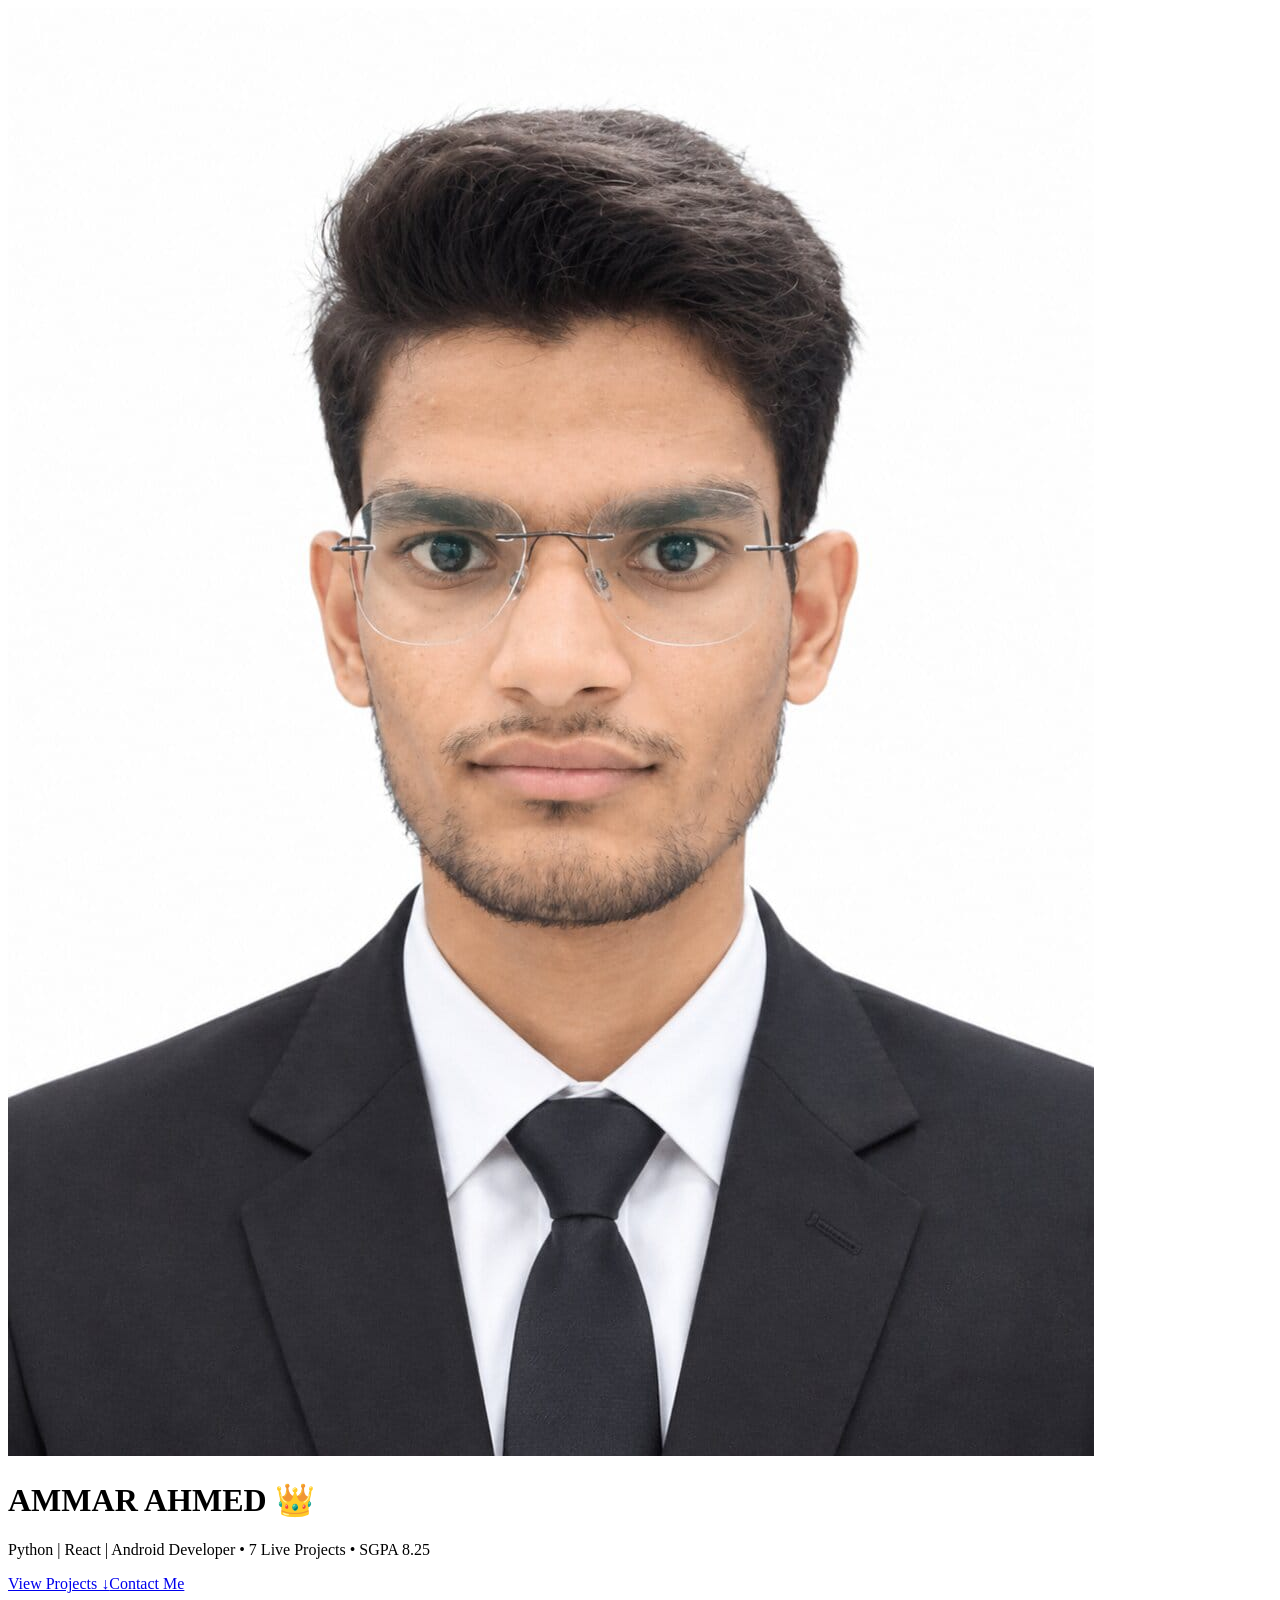
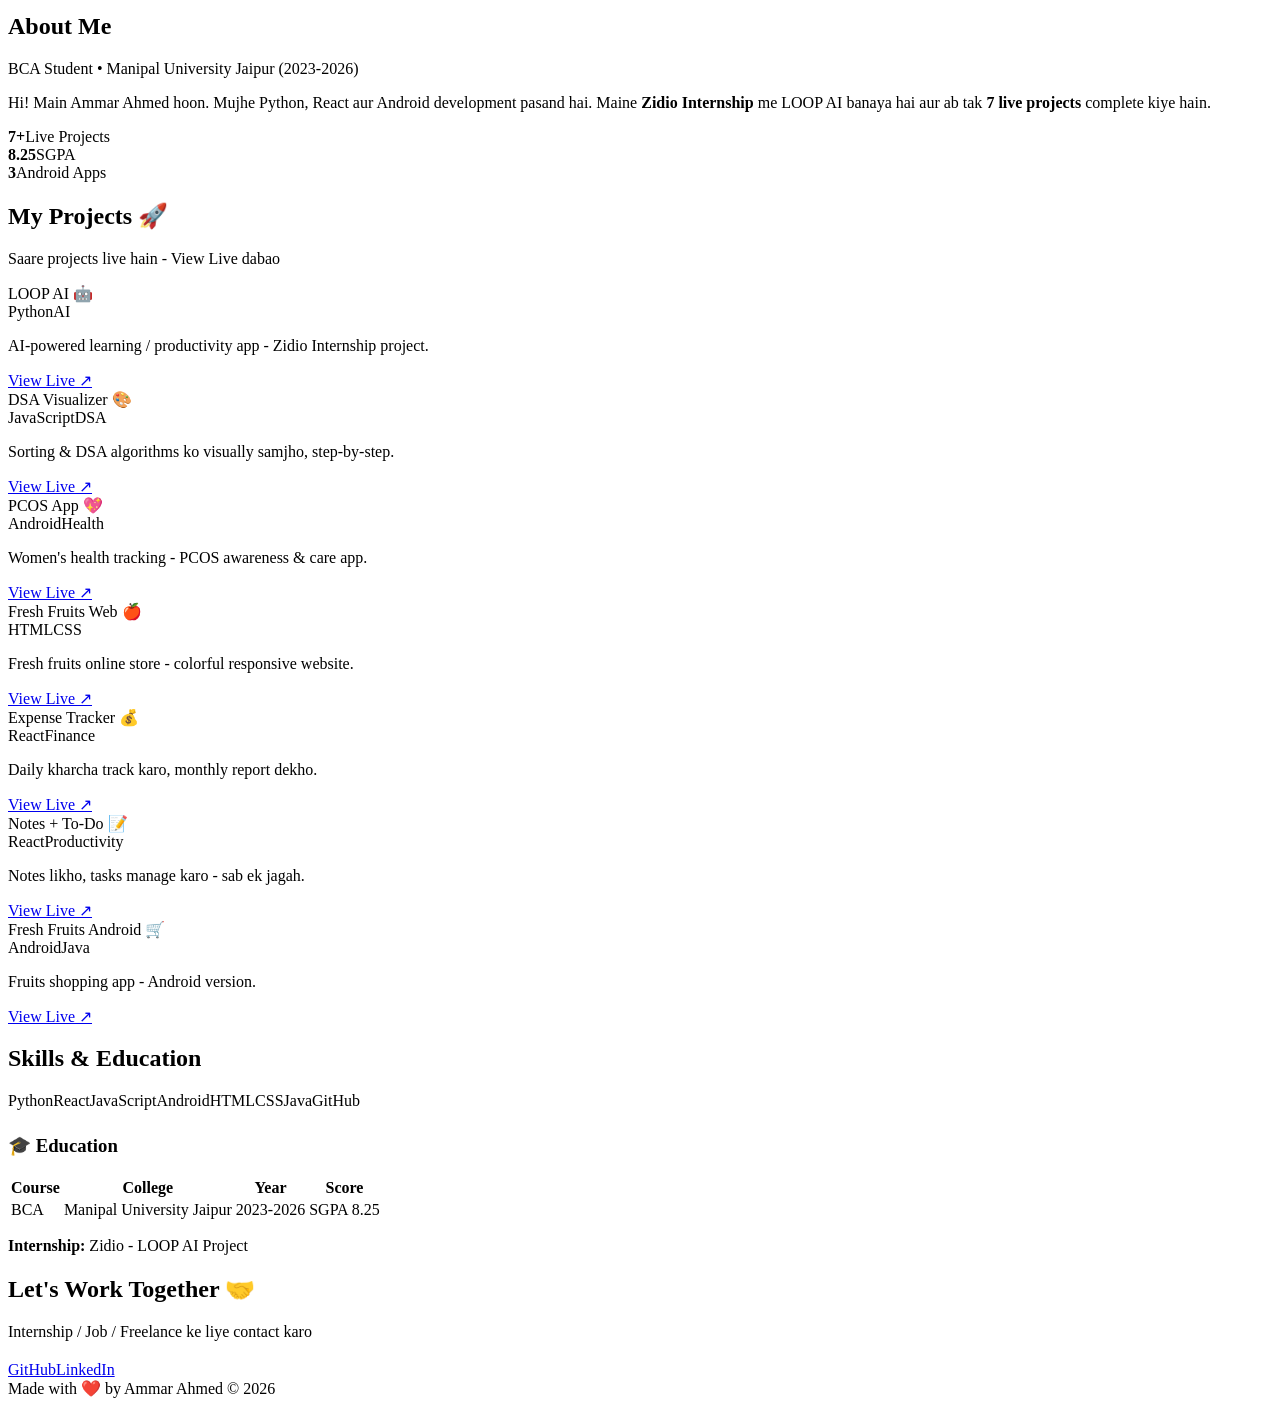
==== Index.html @ 71b215f3 "Add files via upload" ====
<!DOCTYPE html>
<html lang="en"><head><meta charset="UTF-8"><meta name="viewport" content="width=device-width,initial-scale=1">
<title>Ammar Ahmed - Portfolio</title><link rel="stylesheet" href="style.css"></head><body>
<header class="hero"><div class="container">
<img class="profile" src="profile.jpg" alt="Ammar Ahmed">
<h1>AMMAR <span>AHMED</span> 👑</h1>
<p class="tagline">Python | React | Android Developer • 7 Live Projects • SGPA 8.25</p>
<a class="btn" href="#projects">View Projects ↓</a><a class="btn dark" href="#contact">Contact Me</a>
</div></header>
<section><div class="container"><h2>About <span>Me</span></h2><p class="subtitle">BCA Student • Manipal University Jaipur (2023-2026)</p>
<div class="about-card"><p>Hi! Main Ammar Ahmed hoon. Mujhe Python, React aur Android development pasand hai. Maine <b>Zidio Internship</b> me LOOP AI banaya hai aur ab tak <b>7 live projects</b> complete kiye hain.</p>
<div class="stats"><div class="stat"><b>7+</b>Live Projects</div><div class="stat"><b>8.25</b>SGPA</div><div class="stat"><b>3</b>Android Apps</div></div></div></div></section>
<section id="projects"><div class="container"><h2>My <span>Projects</span> 🚀</h2><p class="subtitle">Saare projects live hain - View Live dabao</p><div class="grid">
<div class="card"><div class="card-top c1">LOOP AI 🤖</div><div class="card-body"><div class="tags"><span>Python</span><span>AI</span></div><p>AI-powered learning / productivity app - Zidio Internship project.</p><a class="btn live" href="https://ammarahmed-star.github.io/loop-ai/" target="_blank">View Live ↗</a></div></div>
<div class="card"><div class="card-top c2">DSA Visualizer 🎨</div><div class="card-body"><div class="tags"><span>JavaScript</span><span>DSA</span></div><p>Sorting & DSA algorithms ko visually samjho, step-by-step.</p><a class="btn live" href="#" target="_blank">View Live ↗</a></div></div>
<div class="card"><div class="card-top c3">PCOS App 💖</div><div class="card-body"><div class="tags"><span>Android</span><span>Health</span></div><p>Women's health tracking - PCOS awareness & care app.</p><a class="btn live" href="#" target="_blank">View Live ↗</a></div></div>
<div class="card"><div class="card-top c4">Fresh Fruits Web 🍎</div><div class="card-body"><div class="tags"><span>HTML</span><span>CSS</span></div><p>Fresh fruits online store - colorful responsive website.</p><a class="btn live" href="#" target="_blank">View Live ↗</a></div></div>
<div class="card"><div class="card-top c5">Expense Tracker 💰</div><div class="card-body"><div class="tags"><span>React</span><span>Finance</span></div><p>Daily kharcha track karo, monthly report dekho.</p><a class="btn live" href="#" target="_blank">View Live ↗</a></div></div>
<div class="card"><div class="card-top c6">Notes + To-Do 📝</div><div class="card-body"><div class="tags"><span>React</span><span>Productivity</span></div><p>Notes likho, tasks manage karo - sab ek jagah.</p><a class="btn live" href="#" target="_blank">View Live ↗</a></div></div>
<div class="card"><div class="card-top c7">Fresh Fruits Android 🛒</div><div class="card-body"><div class="tags"><span>Android</span><span>Java</span></div><p>Fruits shopping app - Android version.</p><a class="btn live" href="#" target="_blank">View Live ↗</a></div></div>
</div></div></section>
<section><div class="container"><h2>Skills <span>& Education</span></h2><div class="skills"><span>Python</span><span>React</span><span>JavaScript</span><span>Android</span><span>HTML</span><span>CSS</span><span>Java</span><span>GitHub</span></div>
<div class="edu-card" style="margin-top:25px"><h3>🎓 Education</h3><table><tr><th>Course</th><th>College</th><th>Year</th><th>Score</th></tr><tr><td>BCA</td><td>Manipal University Jaipur</td><td>2023-2026</td><td>SGPA 8.25</td></tr></table><p style="margin-top:15px"><b>Internship:</b> Zidio - LOOP AI Project</p></div></div></section>
<section id="contact"><div class="container"><div class="contact"><h2>Let's Work Together 🤝</h2><p style="margin:12px 0 20px">Internship / Job / Freelance ke liye contact karo</p><a class="btn" href="https://github.com/AmmarAhmed-star" target="_blank">GitHub</a><a class="btn" href="https://www.linkedin.com/" target="_blank">LinkedIn</a></div></div></section>
<footer>Made with ❤️ by Ammar Ahmed © 2026</footer></body></html>
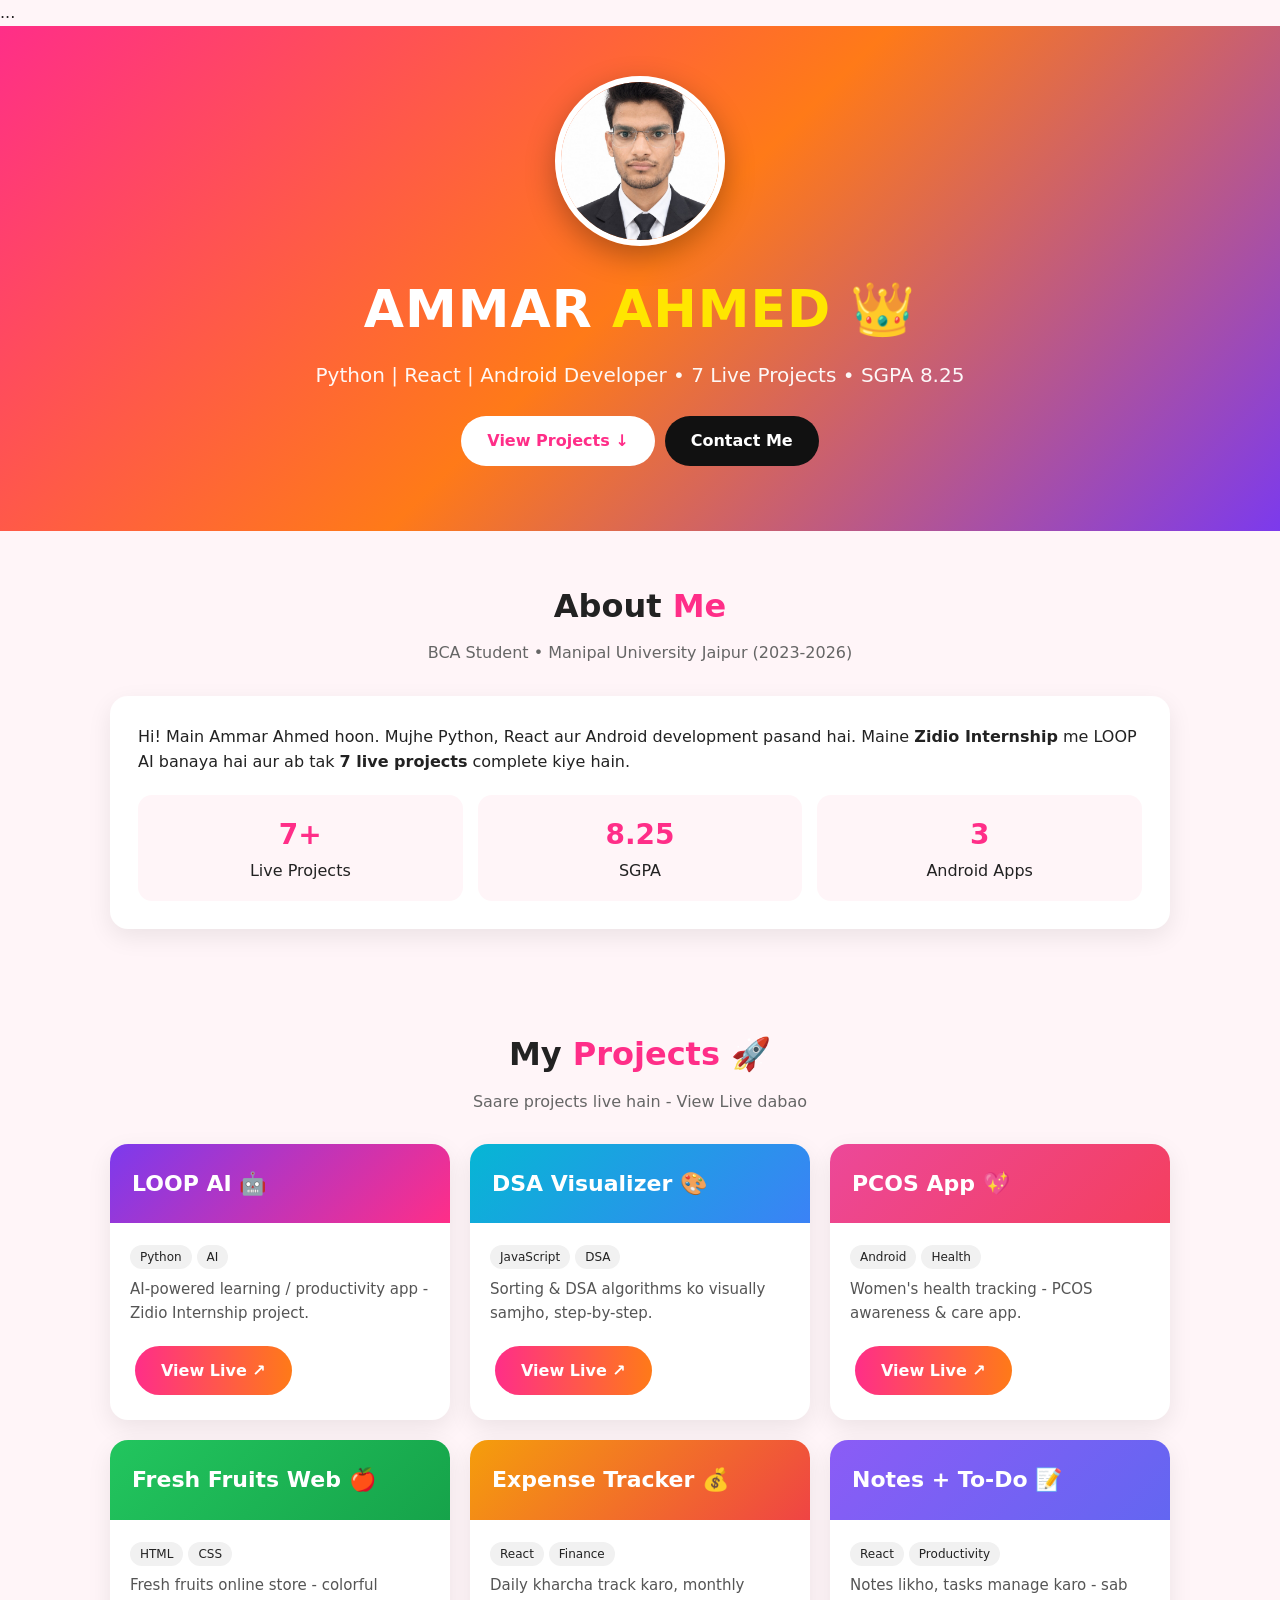
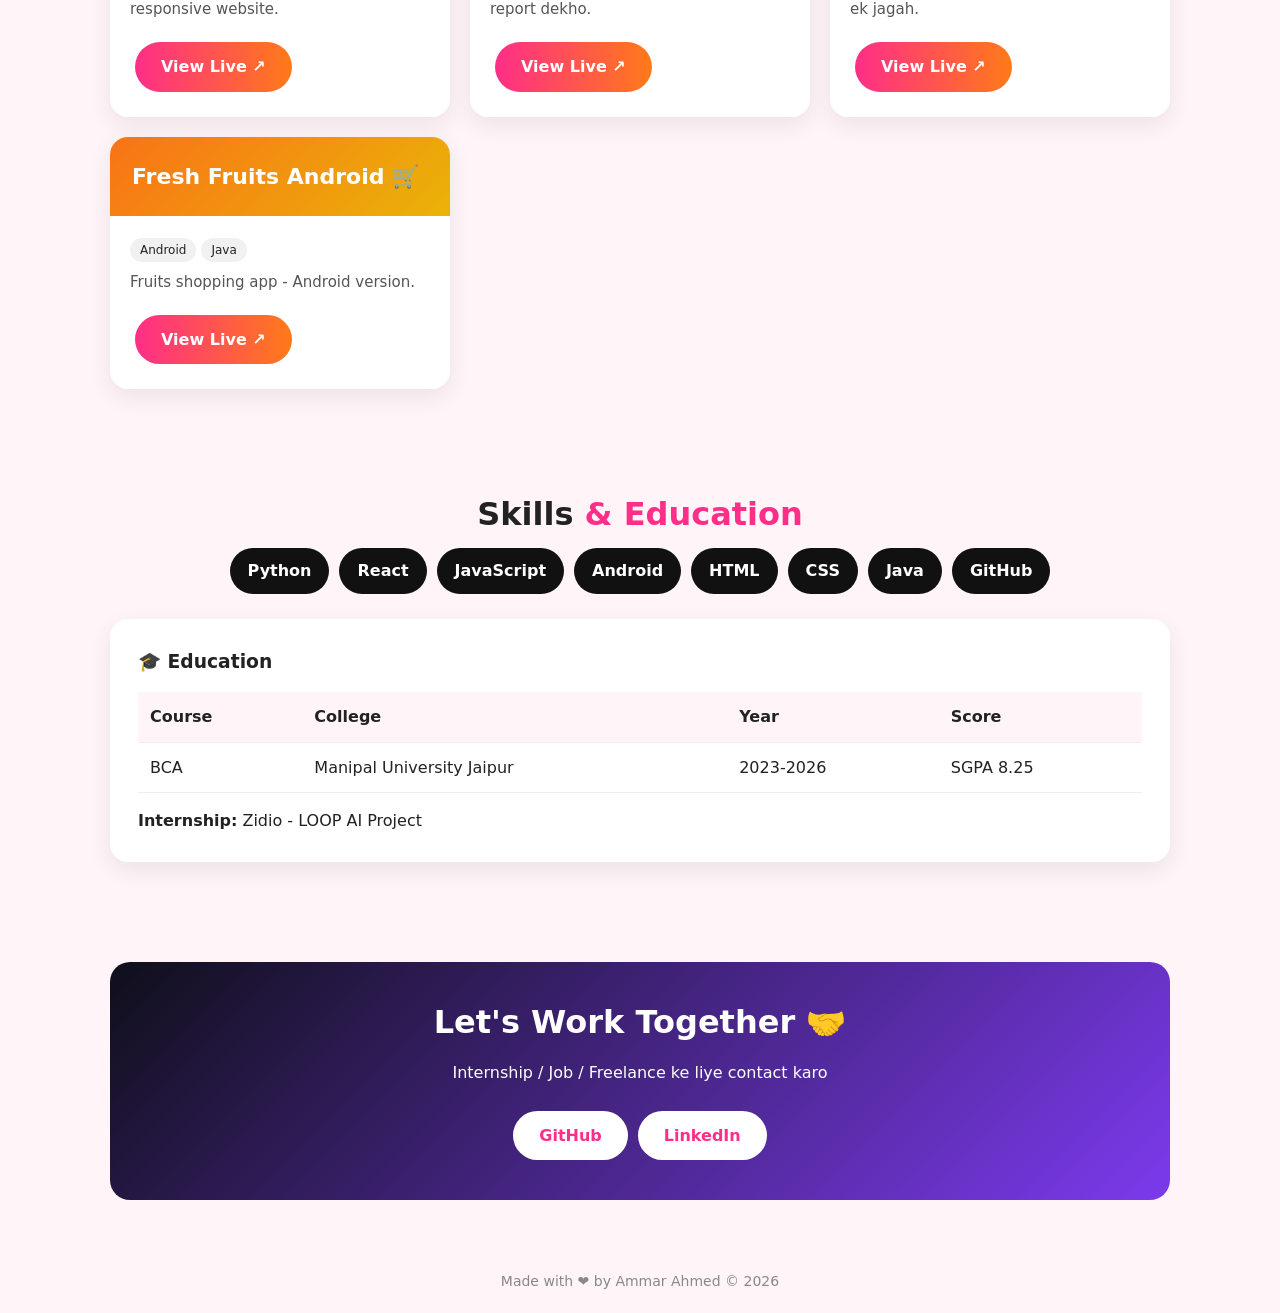
==== commit 1ac71a93: "Refactor HTML structure in Index.html" ====
--- a/Index.html
+++ b/Index.html
@@ -1,6 +1,13 @@
 <!DOCTYPE html>
-<html lang="en"><head><meta charset="UTF-8"><meta name="viewport" content="width=device-width,initial-scale=1">
-<title>Ammar Ahmed - Portfolio</title><link rel="stylesheet" href="style.css"></head><body>
+<html lang="en">
+<head>
+  <meta charset="UTF-8">
+  <meta name="viewport" content="width=device-width, initial-scale=1">
+  <title>Ammar Ahmed - Portfolio</title>
+  <link rel="stylesheet" href="style.css">
+</head>
+<body>
+...
 <header class="hero"><div class="container">
 <img class="profile" src="profile.jpg" alt="Ammar Ahmed">
 <h1>AMMAR <span>AHMED</span> 👑</h1>
--- a/style.css
+++ b/style.css
@@ -0,0 +1,42 @@
+/* Ammar Ahmed - Portfolio | style.css */
+*{margin:0;padding:0;box-sizing:border-box;font-family:'Segoe UI',system-ui,Arial,sans-serif}
+:root{--pink:#ff2e88;--orange:#ff7a18;--purple:#7c3aed;--dark:#0f0f1a;--card:#ffffff;--muted:#666}
+body{background:#fff5f8;color:#222;line-height:1.6}
+a{text-decoration:none;color:inherit}
+.container{max-width:1100px;margin:auto;padding:0 20px}
+/* HERO */
+.hero{background:linear-gradient(135deg,#ff2e88,#ff7a18,#7c3aed);color:#fff;padding:50px 0 60px;text-align:center}
+.hero img.profile{width:170px;height:170px;object-fit:cover;border-radius:50%;border:6px solid #fff;box-shadow:0 10px 30px rgba(0,0,0,.3)}
+.hero h1{font-size:52px;letter-spacing:1px;margin-top:15px}
+.hero h1 span{color:#ffe600}
+.hero p.tagline{font-size:20px;opacity:.95;margin:8px 0 20px}
+.btn{display:inline-block;background:#fff;color:#ff2e88;font-weight:700;padding:12px 26px;border-radius:30px;margin:5px}
+.btn.dark{background:#111;color:#fff}
+.btn.live{background:linear-gradient(90deg,#ff2e88,#ff7a18);color:#fff}
+/* SECTIONS */
+section{padding:50px 0}
+h2{font-size:32px;text-align:center;margin-bottom:8px}
+h2 span{color:var(--pink)}
+.subtitle{text-align:center;color:var(--muted);margin-bottom:30px}
+.about-card,.edu-card{background:#fff;border-radius:18px;padding:28px;box-shadow:0 8px 25px rgba(0,0,0,.08)}
+.stats{display:grid;grid-template-columns:repeat(3,1fr);gap:15px;margin-top:20px;text-align:center}
+.stat{background:#fff5f8;border-radius:14px;padding:18px}
+.stat b{font-size:28px;color:var(--pink);display:block}
+/* PROJECTS */
+.grid{display:grid;grid-template-columns:repeat(auto-fit,minmax(280px,1fr));gap:20px}
+.card{background:#fff;border-radius:18px;overflow:hidden;box-shadow:0 8px 25px rgba(0,0,0,.08);transition:.3s}
+.card:hover{transform:translateY(-6px)}
+.card-top{padding:22px;color:#fff;font-size:22px;font-weight:800}
+.c1{background:linear-gradient(135deg,#7c3aed,#ff2e88)}.c2{background:linear-gradient(135deg,#06b6d4,#3b82f6)}.c3{background:linear-gradient(135deg,#ec4899,#f43f5e)}.c4{background:linear-gradient(135deg,#22c55e,#16a34a)}.c5{background:linear-gradient(135deg,#f59e0b,#ef4444)}.c6{background:linear-gradient(135deg,#8b5cf6,#6366f1)}.c7{background:linear-gradient(135deg,#f97316,#eab308)}
+.card-body{padding:20px}
+.card-body p{color:#555;font-size:15px;margin:8px 0 16px}
+.tags span{background:#f1f1f1;padding:5px 10px;border-radius:20px;font-size:12px;margin-right:5px}
+/* SKILLS / CONTACT */
+.skills{display:flex;flex-wrap:wrap;gap:10px;justify-content:center}
+.skills span{background:#111;color:#fff;padding:10px 18px;border-radius:30px;font-weight:600}
+table{width:100%;border-collapse:collapse;margin-top:15px}
+th,td{padding:12px;border-bottom:1px solid #eee;text-align:left}
+th{background:#fff5f8}
+.contact{background:linear-gradient(135deg,#0f0f1a,#7c3aed);color:#fff;text-align:center;border-radius:20px;padding:35px}
+footer{text-align:center;padding:20px;color:#888;font-size:14px}
+@media(max-width:600px){.hero h1{font-size:36px}.stats{grid-template-columns:1fr}}
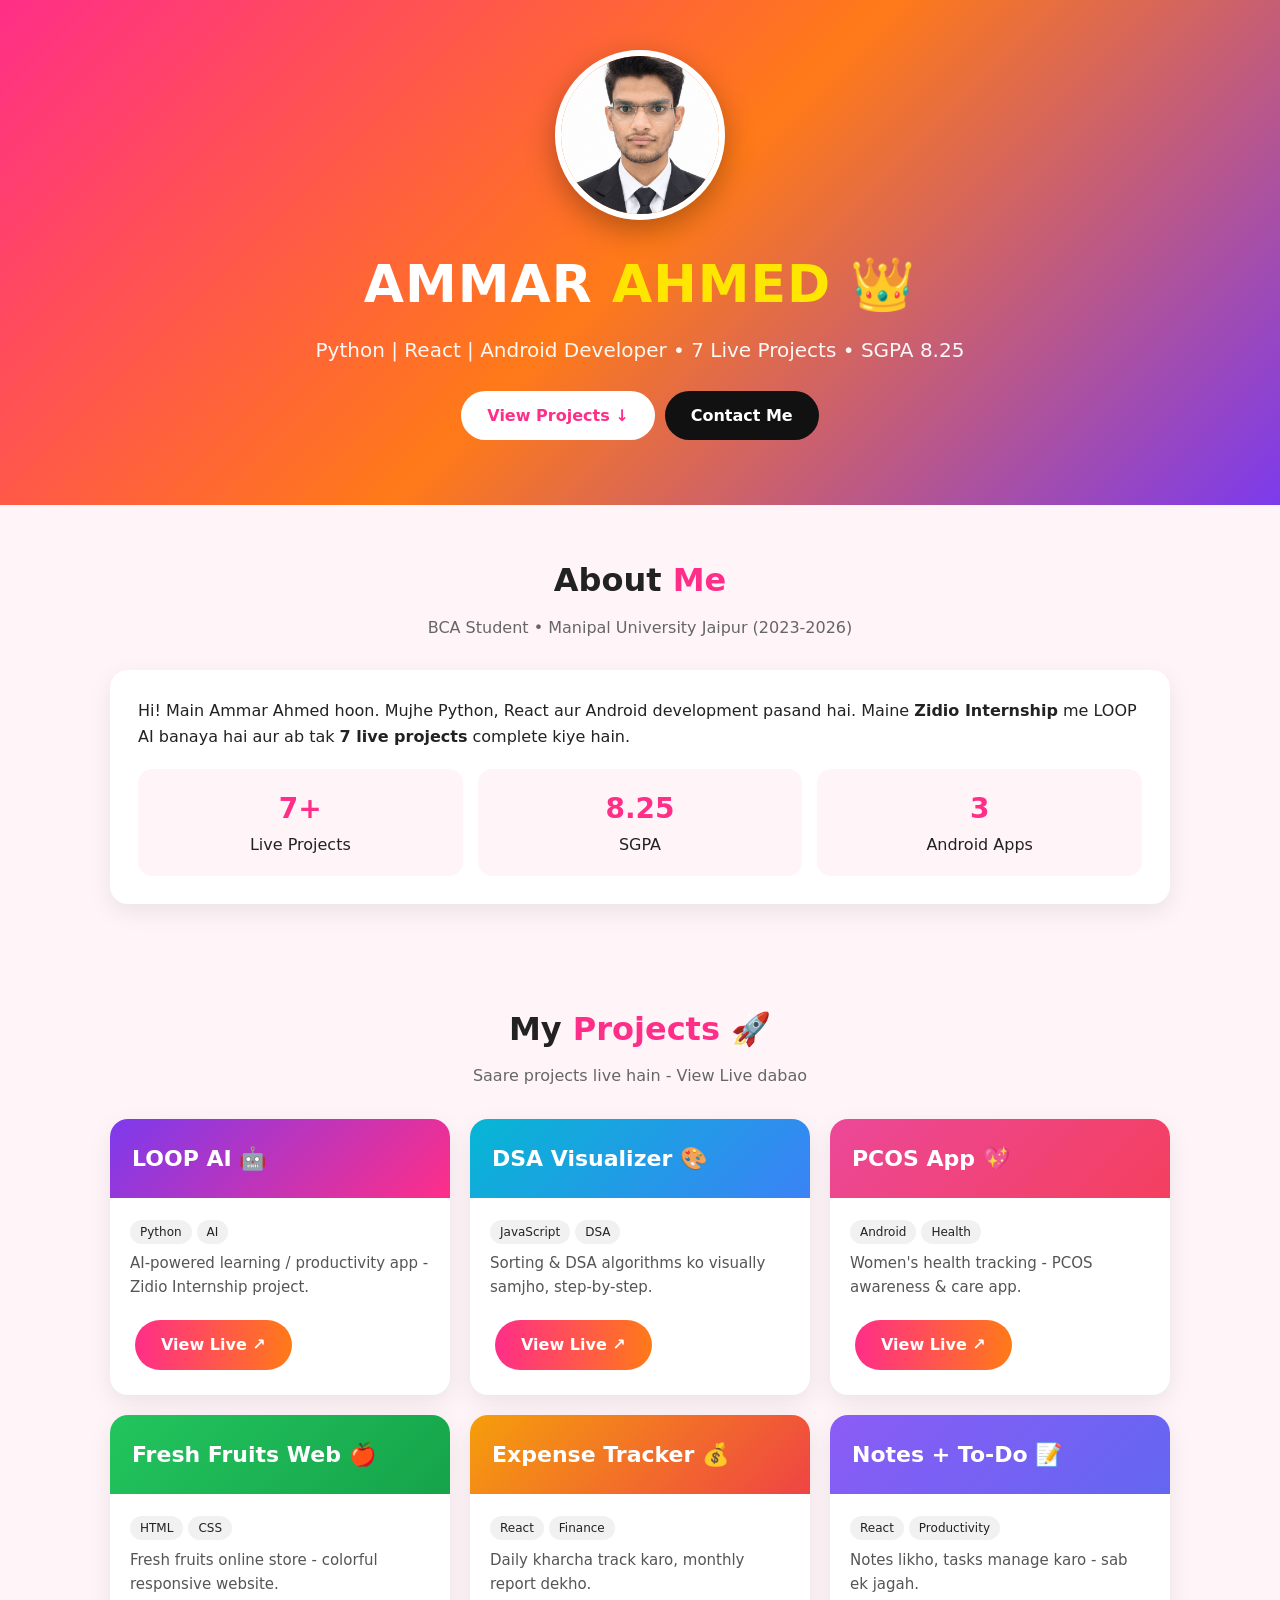
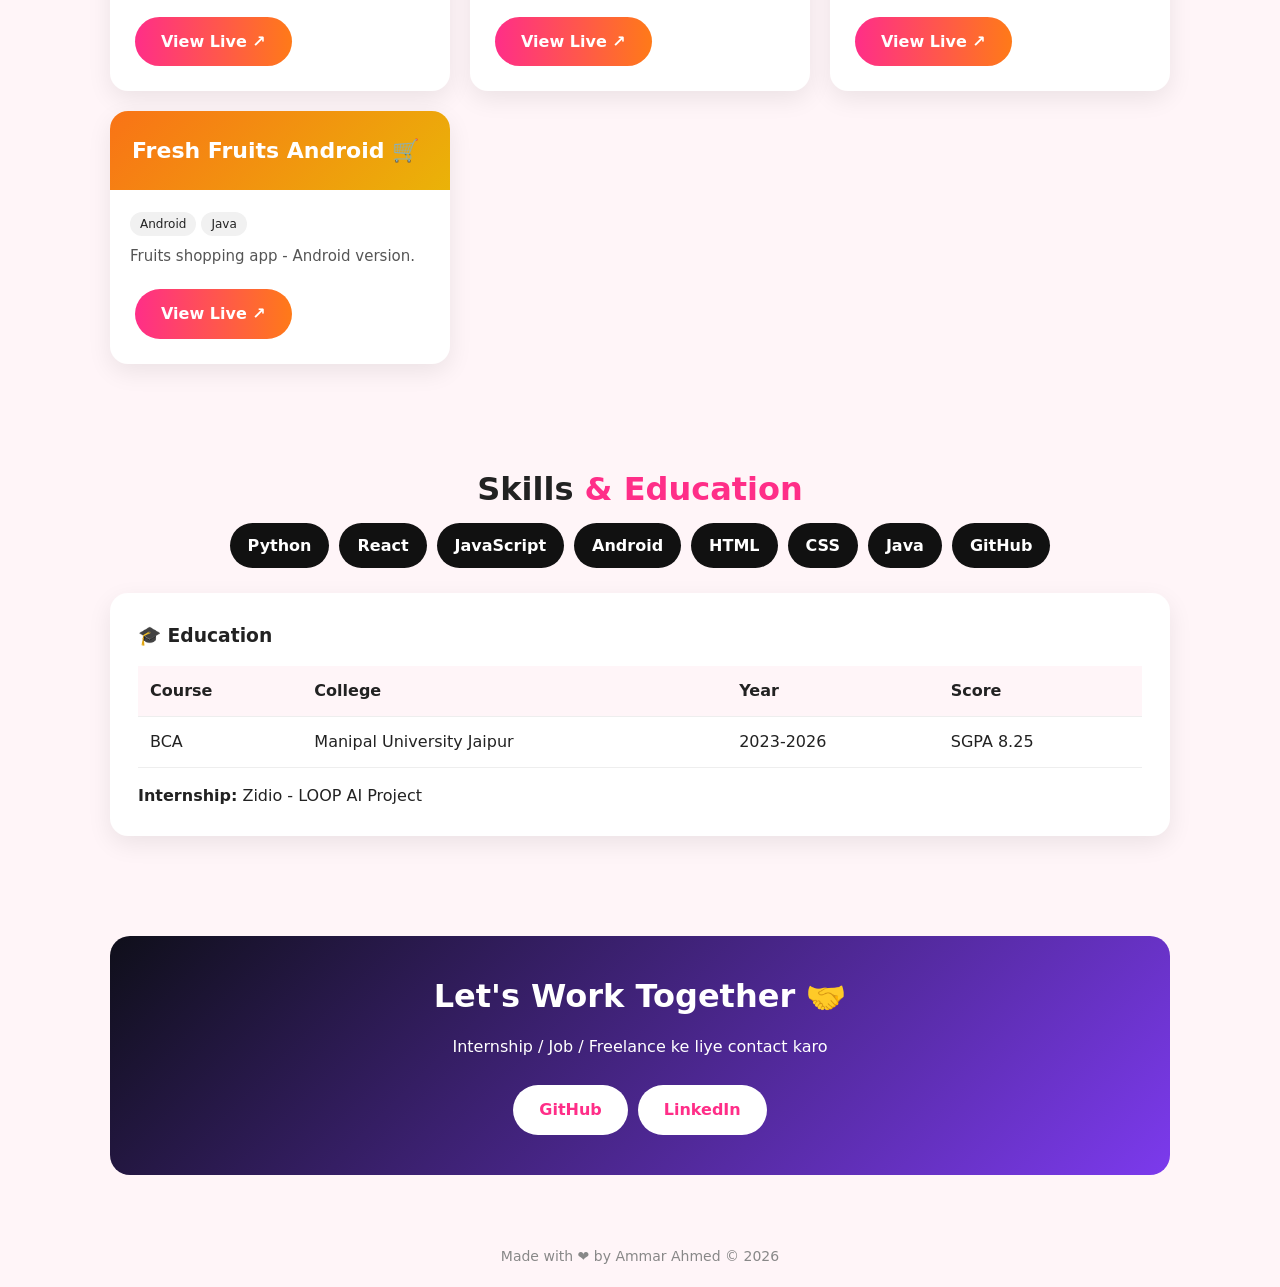
==== commit 12aedacc: "Update header section in Index.html" ====
--- a/Index.html
+++ b/Index.html
@@ -7,7 +7,6 @@
   <link rel="stylesheet" href="style.css">
 </head>
 <body>
-...
 <header class="hero"><div class="container">
 <img class="profile" src="profile.jpg" alt="Ammar Ahmed">
 <h1>AMMAR <span>AHMED</span> 👑</h1>
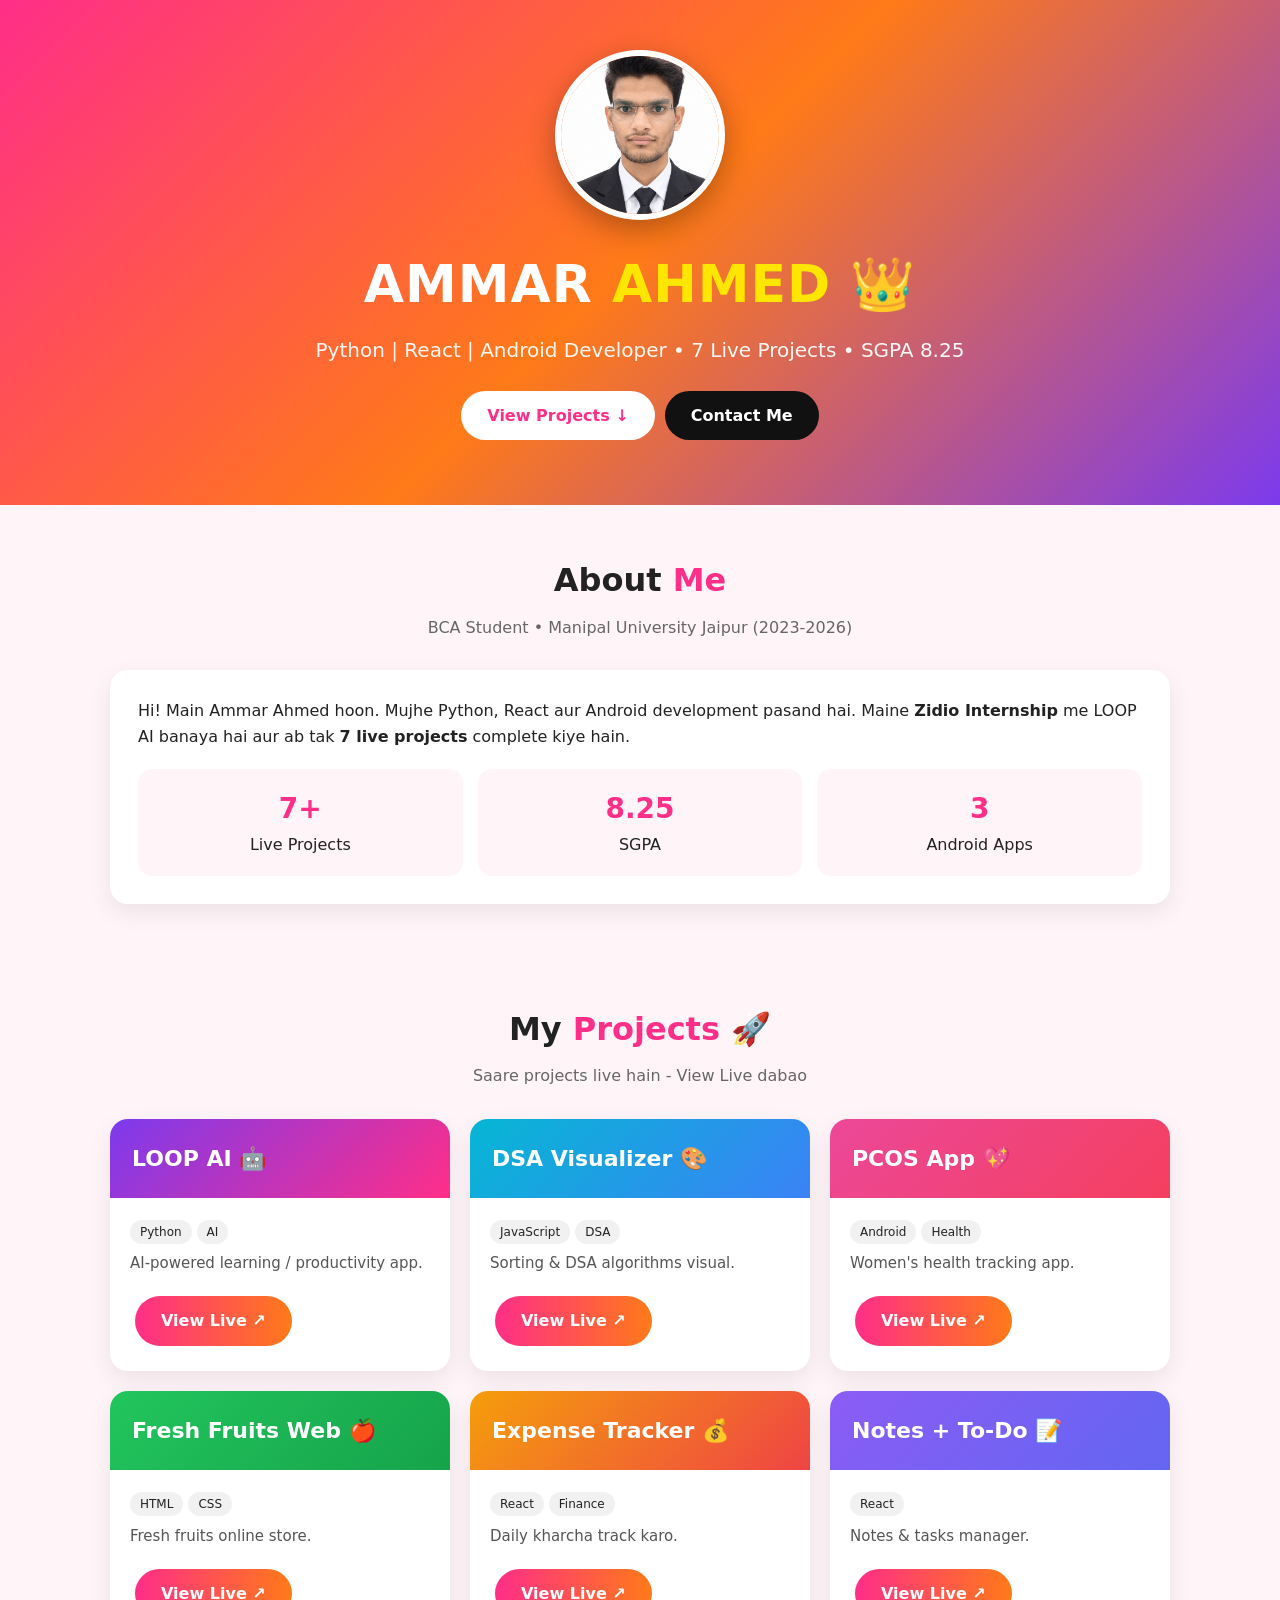
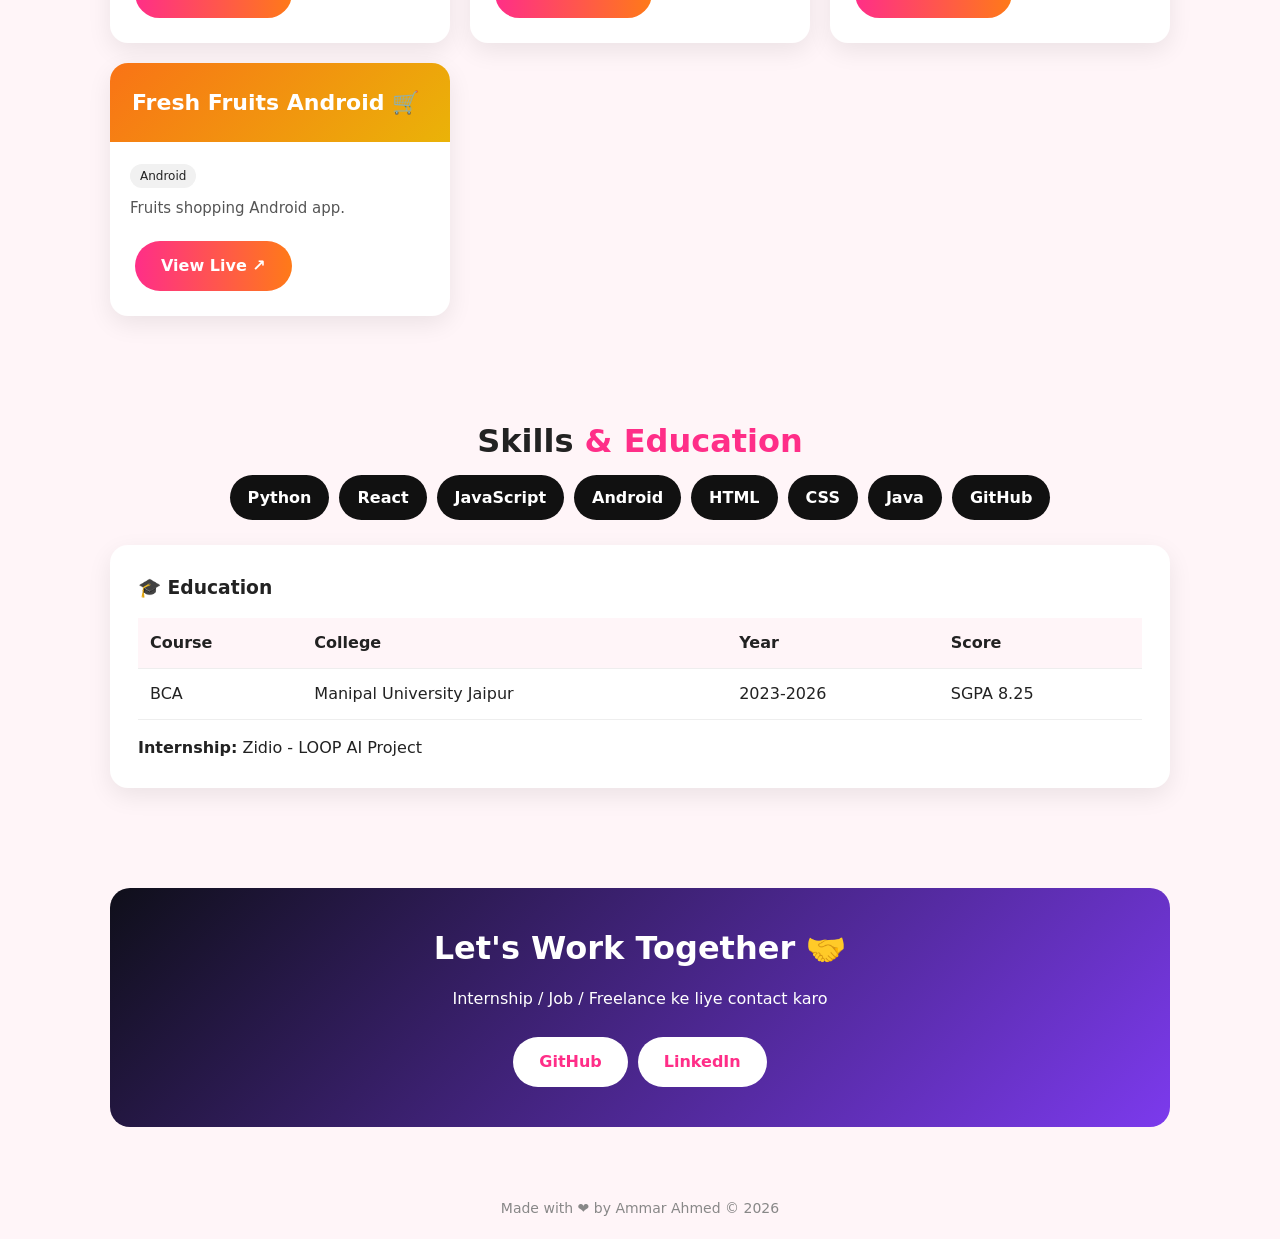
==== commit b1827842: "Rename Index.html.html to Index.html" ====
--- a/Index.html
+++ b/Index.html
@@ -1,10 +1,10 @@
 <!DOCTYPE html>
 <html lang="en">
 <head>
-  <meta charset="UTF-8">
-  <meta name="viewport" content="width=device-width, initial-scale=1">
-  <title>Ammar Ahmed - Portfolio</title>
-  <link rel="stylesheet" href="style.css">
+<meta charset="UTF-8">
+<meta name="viewport" content="width=device-width,initial-scale=1">
+<title>Ammar Ahmed - Portfolio</title>
+<link rel="stylesheet" href="style.css">
 </head>
 <body>
 <header class="hero"><div class="container">
@@ -17,15 +17,16 @@
 <div class="about-card"><p>Hi! Main Ammar Ahmed hoon. Mujhe Python, React aur Android development pasand hai. Maine <b>Zidio Internship</b> me LOOP AI banaya hai aur ab tak <b>7 live projects</b> complete kiye hain.</p>
 <div class="stats"><div class="stat"><b>7+</b>Live Projects</div><div class="stat"><b>8.25</b>SGPA</div><div class="stat"><b>3</b>Android Apps</div></div></div></div></section>
 <section id="projects"><div class="container"><h2>My <span>Projects</span> 🚀</h2><p class="subtitle">Saare projects live hain - View Live dabao</p><div class="grid">
-<div class="card"><div class="card-top c1">LOOP AI 🤖</div><div class="card-body"><div class="tags"><span>Python</span><span>AI</span></div><p>AI-powered learning / productivity app - Zidio Internship project.</p><a class="btn live" href="https://ammarahmed-star.github.io/loop-ai/" target="_blank">View Live ↗</a></div></div>
-<div class="card"><div class="card-top c2">DSA Visualizer 🎨</div><div class="card-body"><div class="tags"><span>JavaScript</span><span>DSA</span></div><p>Sorting & DSA algorithms ko visually samjho, step-by-step.</p><a class="btn live" href="#" target="_blank">View Live ↗</a></div></div>
-<div class="card"><div class="card-top c3">PCOS App 💖</div><div class="card-body"><div class="tags"><span>Android</span><span>Health</span></div><p>Women's health tracking - PCOS awareness & care app.</p><a class="btn live" href="#" target="_blank">View Live ↗</a></div></div>
-<div class="card"><div class="card-top c4">Fresh Fruits Web 🍎</div><div class="card-body"><div class="tags"><span>HTML</span><span>CSS</span></div><p>Fresh fruits online store - colorful responsive website.</p><a class="btn live" href="#" target="_blank">View Live ↗</a></div></div>
-<div class="card"><div class="card-top c5">Expense Tracker 💰</div><div class="card-body"><div class="tags"><span>React</span><span>Finance</span></div><p>Daily kharcha track karo, monthly report dekho.</p><a class="btn live" href="#" target="_blank">View Live ↗</a></div></div>
-<div class="card"><div class="card-top c6">Notes + To-Do 📝</div><div class="card-body"><div class="tags"><span>React</span><span>Productivity</span></div><p>Notes likho, tasks manage karo - sab ek jagah.</p><a class="btn live" href="#" target="_blank">View Live ↗</a></div></div>
-<div class="card"><div class="card-top c7">Fresh Fruits Android 🛒</div><div class="card-body"><div class="tags"><span>Android</span><span>Java</span></div><p>Fruits shopping app - Android version.</p><a class="btn live" href="#" target="_blank">View Live ↗</a></div></div>
+<div class="card"><div class="card-top c1">LOOP AI 🤖</div><div class="card-body"><div class="tags"><span>Python</span><span>AI</span></div><p>AI-powered learning / productivity app.</p><a class="btn live" href="https://ammarahmed-star.github.io/loop-ai/" target="_blank">View Live ↗</a></div></div>
+<div class="card"><div class="card-top c2">DSA Visualizer 🎨</div><div class="card-body"><div class="tags"><span>JavaScript</span><span>DSA</span></div><p>Sorting & DSA algorithms visual.</p><a class="btn live" href="#" target="_blank">View Live ↗</a></div></div>
+<div class="card"><div class="card-top c3">PCOS App 💖</div><div class="card-body"><div class="tags"><span>Android</span><span>Health</span></div><p>Women's health tracking app.</p><a class="btn live" href="#" target="_blank">View Live ↗</a></div></div>
+<div class="card"><div class="card-top c4">Fresh Fruits Web 🍎</div><div class="card-body"><div class="tags"><span>HTML</span><span>CSS</span></div><p>Fresh fruits online store.</p><a class="btn live" href="#" target="_blank">View Live ↗</a></div></div>
+<div class="card"><div class="card-top c5">Expense Tracker 💰</div><div class="card-body"><div class="tags"><span>React</span><span>Finance</span></div><p>Daily kharcha track karo.</p><a class="btn live" href="#" target="_blank">View Live ↗</a></div></div>
+<div class="card"><div class="card-top c6">Notes + To-Do 📝</div><div class="card-body"><div class="tags"><span>React</span></div><p>Notes & tasks manager.</p><a class="btn live" href="#" target="_blank">View Live ↗</a></div></div>
+<div class="card"><div class="card-top c7">Fresh Fruits Android 🛒</div><div class="card-body"><div class="tags"><span>Android</span></div><p>Fruits shopping Android app.</p><a class="btn live" href="#" target="_blank">View Live ↗</a></div></div>
 </div></div></section>
 <section><div class="container"><h2>Skills <span>& Education</span></h2><div class="skills"><span>Python</span><span>React</span><span>JavaScript</span><span>Android</span><span>HTML</span><span>CSS</span><span>Java</span><span>GitHub</span></div>
 <div class="edu-card" style="margin-top:25px"><h3>🎓 Education</h3><table><tr><th>Course</th><th>College</th><th>Year</th><th>Score</th></tr><tr><td>BCA</td><td>Manipal University Jaipur</td><td>2023-2026</td><td>SGPA 8.25</td></tr></table><p style="margin-top:15px"><b>Internship:</b> Zidio - LOOP AI Project</p></div></div></section>
-<section id="contact"><div class="container"><div class="contact"><h2>Let's Work Together 🤝</h2><p style="margin:12px 0 20px">Internship / Job / Freelance ke liye contact karo</p><a class="btn" href="https://github.com/AmmarAhmed-star" target="_blank">GitHub</a><a class="btn" href="https://www.linkedin.com/" target="_blank">LinkedIn</a></div></div></section>
-<footer>Made with ❤️ by Ammar Ahmed © 2026</footer></body></html>
+<section id="contact"><div class="container"><div class="contact"><h2>Let's Work Together 🤝</h2><p style="margin:12px 0 20px">Internship / Job / Freelance ke liye contact karo</p><a class="btn" href="https://github.com/AmmarAhmed-star" target="_blank">GitHub</a><a class="btn" href="#">LinkedIn</a></div></div></section>
+<footer>Made with ❤️ by Ammar Ahmed © 2026</footer>
+</body></html>
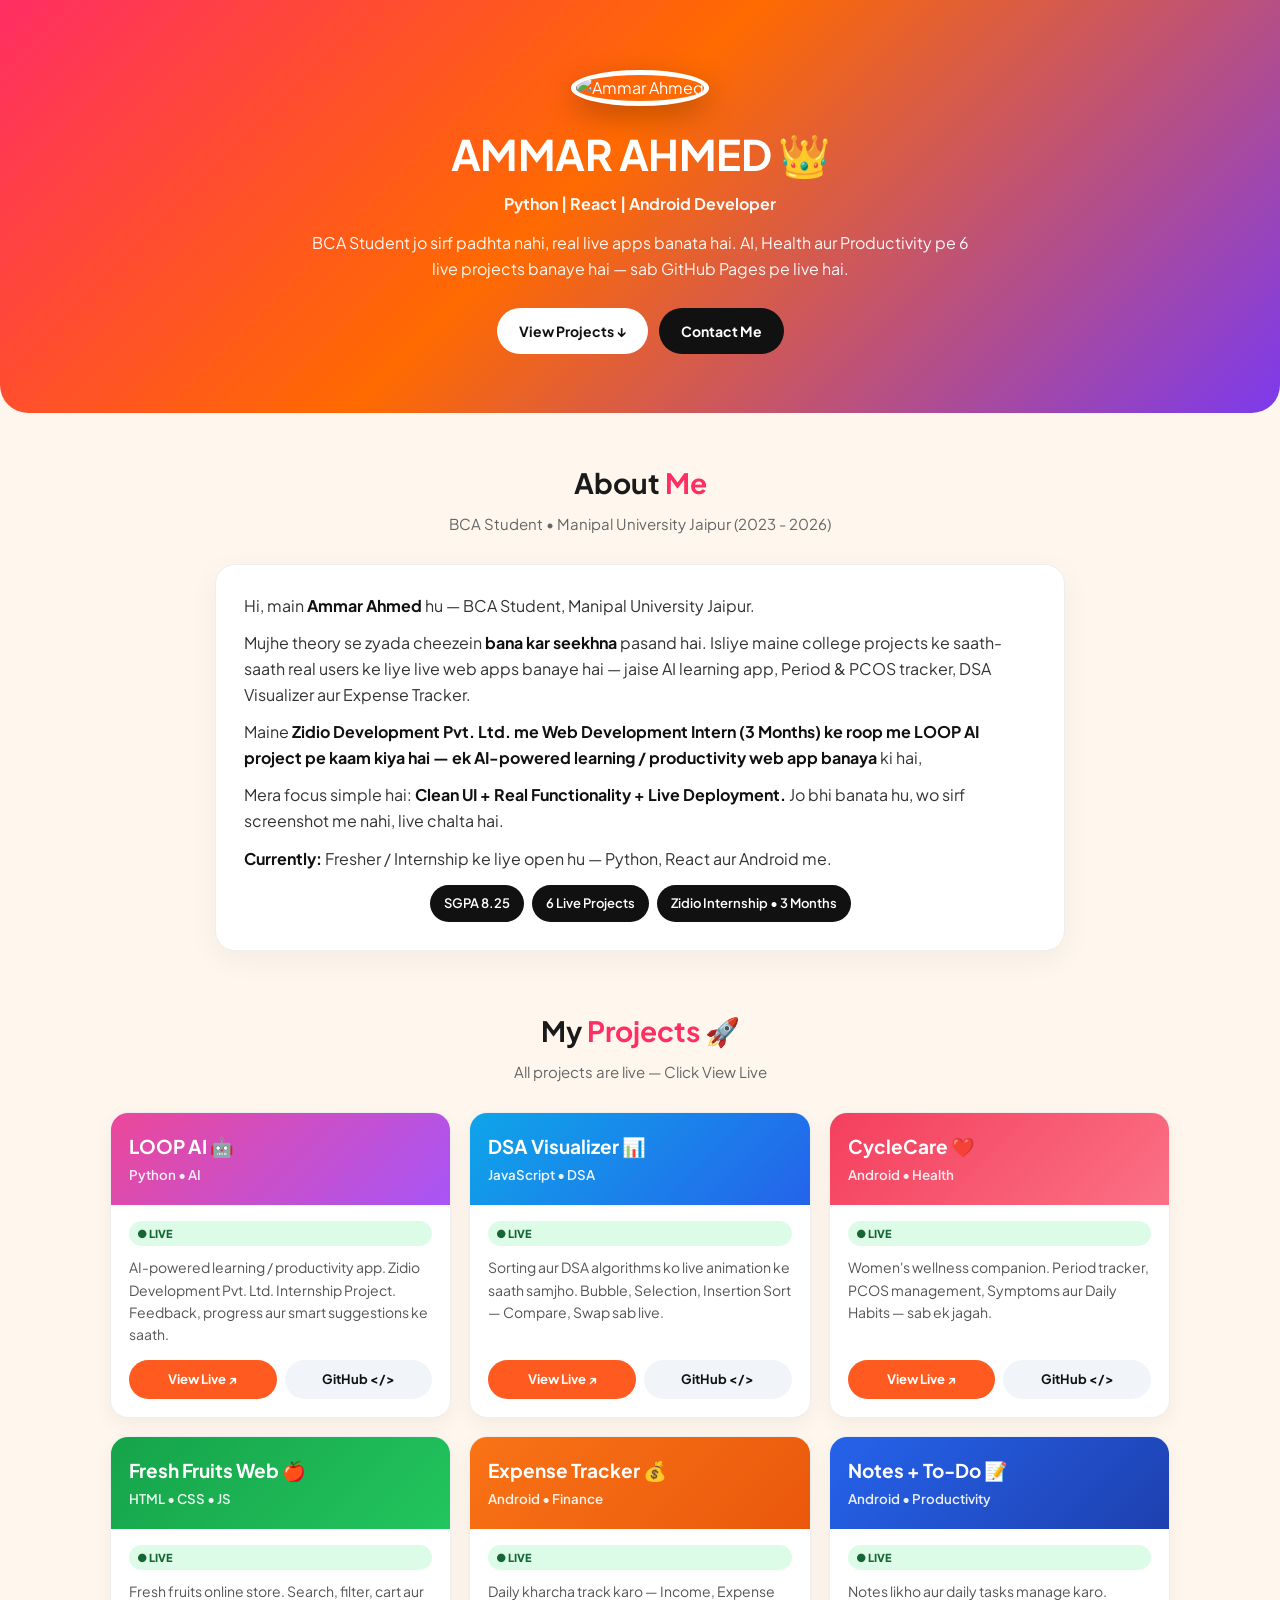
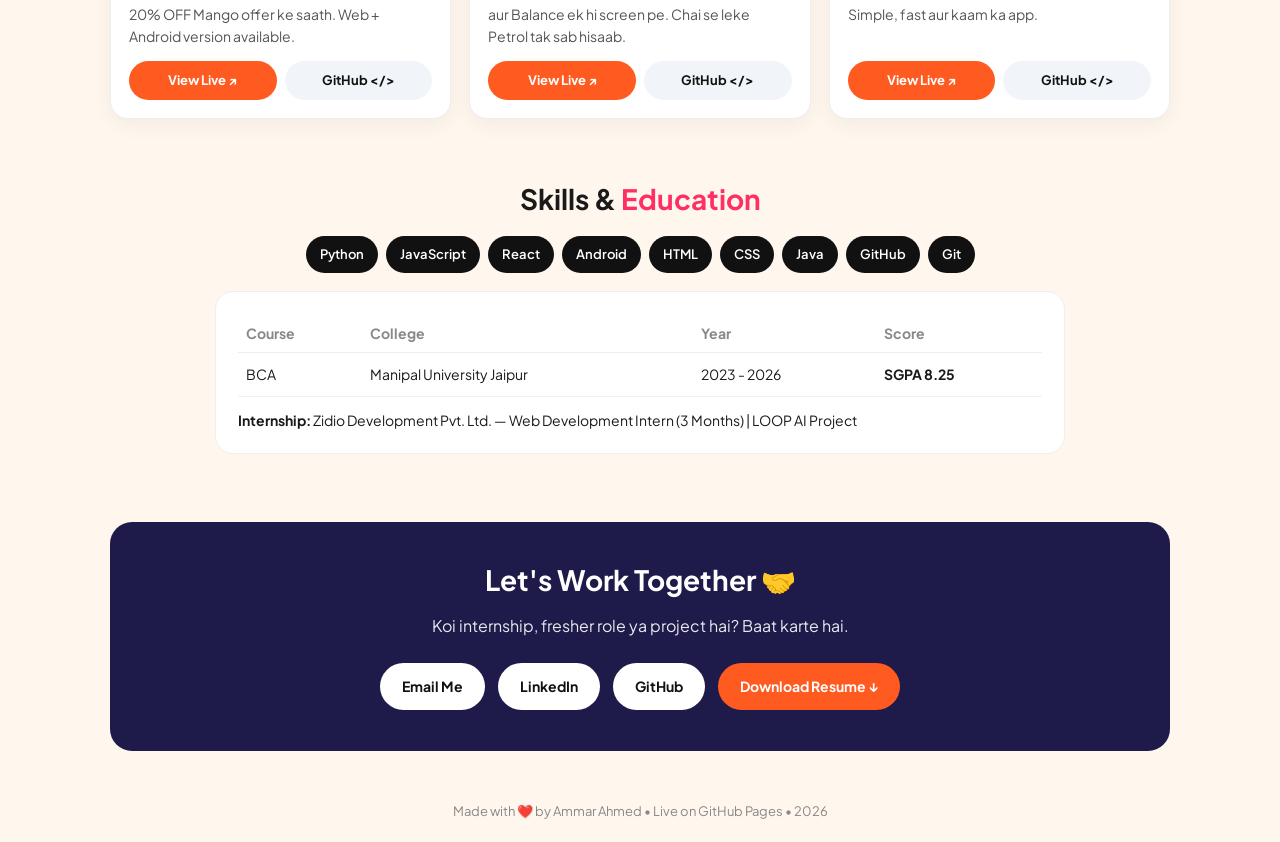
==== commit c89b2bbd: "Add files via upload" ====
--- a/Index.html
+++ b/Index.html
@@ -2,31 +2,152 @@
 <html lang="en">
 <head>
 <meta charset="UTF-8">
-<meta name="viewport" content="width=device-width,initial-scale=1">
-<title>Ammar Ahmed - Portfolio</title>
-<link rel="stylesheet" href="style.css">
+<meta name="viewport" content="width=device-width, initial-scale=1.0">
+<title>Ammar Ahmed | Python | React | Android Developer</title>
+<meta name="description" content="Ammar Ahmed - BCA Student, Python React Android Developer. 6 Live Projects.">
+<link href="https://fonts.googleapis.com/css2?family=Plus+Jakarta+Sans:wght@400;600;700;800&display=swap" rel="stylesheet">
+<style>
+*{margin:0;padding:0;box-sizing:border-box;font-family:'Plus Jakarta Sans',sans-serif}
+body{background:#fff7ed;color:#1a1a1a;line-height:1.6}
+a{text-decoration:none}
+.container{max-width:1100px;margin:auto;padding:0 20px}
+/* HERO */
+.hero{background:linear-gradient(135deg,#ff2e63 0%,#ff6a00 45%,#7c3aed 100%);color:white;text-align:center;padding:70px 20px 55px;border-radius:0 0 28px 28px}
+.hero img{width:128px;height:128px;border-radius:50%;object-fit:cover;border:5px solid white;box-shadow:0 10px 30px rgba(0,0,0,.25)}
+.hero h1{font-size:42px;margin:14px 0 4px;letter-spacing:-.5px}
+.hero h1 span{color:#ffe600}
+.hero .role{font-weight:700;opacity:.95}
+.hero p.tag{max-width:680px;margin:14px auto 22px;font-size:16px;opacity:.95}
+.btn{display:inline-block;padding:12px 22px;border-radius:999px;font-weight:700;font-size:14px;margin:4px}
+.btn-white{background:white;color:#111}
+.btn-black{background:#111;color:white}
+.btn-outline{border:2px solid #111;color:#111;background:transparent}
+/* SECTION */
+section{padding:48px 0 10px}
+h2{font-size:28px;text-align:center;margin-bottom:6px}
+h2 span{color:#ff2e63}
+.sub{text-align:center;color:#666;margin-bottom:28px;font-size:15px}
+.about-box{background:#fff;border:1px solid #eee;border-radius:20px;padding:28px;box-shadow:0 8px 30px rgba(0,0,0,.05);max-width:850px;margin:auto}
+.about-box p{margin-bottom:12px;color:#333}
+.about-box b{color:#111}
+.pills{display:flex;flex-wrap:wrap;gap:8px;justify-content:center;margin-top:14px}
+.pill{background:#111;color:white;padding:8px 14px;border-radius:999px;font-size:13px;font-weight:600}
+/* PROJECTS */
+.grid{display:grid;grid-template-columns:repeat(3,1fr);gap:18px}
+@media(max-width:800px){.grid{grid-template-columns:1fr 1fr}.hero h1{font-size:32px}}
+@media(max-width:520px){.grid{grid-template-columns:1fr}}
+.card{background:white;border-radius:18px;overflow:hidden;border:1px solid #eee;box-shadow:0 6px 20px rgba(0,0,0,.05);display:flex;flex-direction:column}
+.card-top{padding:18px;color:white;min-height:92px}
+.c1{background:linear-gradient(135deg,#ec4899,#a855f7)} .c2{background:linear-gradient(135deg,#0ea5e9,#2563eb)} .c3{background:linear-gradient(135deg,#f43f5e,#fb7185)} .c4{background:linear-gradient(135deg,#16a34a,#22c55e)} .c5{background:linear-gradient(135deg,#f97316,#ea580c)} .c6{background:linear-gradient(135deg,#2563eb,#1e40af)}
+.card-top h3{font-size:19px}
+.card-top small{opacity:.9;font-weight:600}
+.card-body{padding:16px 18px 18px;flex:1;display:flex;flex-direction:column}
+.card-body p{font-size:14px;color:#555;flex:1;margin-bottom:14px}
+.live{display:inline-block;background:#dcfce7;color:#166534;font-size:11px;font-weight:800;padding:4px 8px;border-radius:999px;margin-bottom:10px}
+.card-btns{display:flex;gap:8px}
+.card-btns a{flex:1;text-align:center;padding:9px;border-radius:999px;font-size:13px;font-weight:700}
+.live-btn{background:#ff5a1f;color:white}
+.code-btn{background:#f1f5f9;color:#111}
+/* SKILLS */
+.edu{background:#fff;border:1px solid #eee;border-radius:18px;padding:22px;max-width:850px;margin:18px auto}
+.edu table{width:100%;border-collapse:collapse;font-size:14px}
+.edu th{text-align:left;color:#888;padding:8px;border-bottom:1px solid #eee}
+.edu td{padding:10px 8px;border-bottom:1px solid #f1f1f1}
+/* CONTACT */
+.contact{background:#1e1b4b;color:white;border-radius:22px;padding:36px 20px;text-align:center;margin:40px 0 30px}
+.contact h2{color:white}
+.contact p{opacity:.9;margin:10px auto 20px;max-width:600px}
+.contact .btn{margin:5px}
+footer{text-align:center;padding:20px;color:#888;font-size:13px}
+</style>
 </head>
 <body>
-<header class="hero"><div class="container">
-<img class="profile" src="profile.jpg" alt="Ammar Ahmed">
-<h1>AMMAR <span>AHMED</span> 👑</h1>
-<p class="tagline">Python | React | Android Developer • 7 Live Projects • SGPA 8.25</p>
-<a class="btn" href="#projects">View Projects ↓</a><a class="btn dark" href="#contact">Contact Me</a>
-</div></header>
-<section><div class="container"><h2>About <span>Me</span></h2><p class="subtitle">BCA Student • Manipal University Jaipur (2023-2026)</p>
-<div class="about-card"><p>Hi! Main Ammar Ahmed hoon. Mujhe Python, React aur Android development pasand hai. Maine <b>Zidio Internship</b> me LOOP AI banaya hai aur ab tak <b>7 live projects</b> complete kiye hain.</p>
-<div class="stats"><div class="stat"><b>7+</b>Live Projects</div><div class="stat"><b>8.25</b>SGPA</div><div class="stat"><b>3</b>Android Apps</div></div></div></div></section>
-<section id="projects"><div class="container"><h2>My <span>Projects</span> 🚀</h2><p class="subtitle">Saare projects live hain - View Live dabao</p><div class="grid">
-<div class="card"><div class="card-top c1">LOOP AI 🤖</div><div class="card-body"><div class="tags"><span>Python</span><span>AI</span></div><p>AI-powered learning / productivity app.</p><a class="btn live" href="https://ammarahmed-star.github.io/loop-ai/" target="_blank">View Live ↗</a></div></div>
-<div class="card"><div class="card-top c2">DSA Visualizer 🎨</div><div class="card-body"><div class="tags"><span>JavaScript</span><span>DSA</span></div><p>Sorting & DSA algorithms visual.</p><a class="btn live" href="#" target="_blank">View Live ↗</a></div></div>
-<div class="card"><div class="card-top c3">PCOS App 💖</div><div class="card-body"><div class="tags"><span>Android</span><span>Health</span></div><p>Women's health tracking app.</p><a class="btn live" href="#" target="_blank">View Live ↗</a></div></div>
-<div class="card"><div class="card-top c4">Fresh Fruits Web 🍎</div><div class="card-body"><div class="tags"><span>HTML</span><span>CSS</span></div><p>Fresh fruits online store.</p><a class="btn live" href="#" target="_blank">View Live ↗</a></div></div>
-<div class="card"><div class="card-top c5">Expense Tracker 💰</div><div class="card-body"><div class="tags"><span>React</span><span>Finance</span></div><p>Daily kharcha track karo.</p><a class="btn live" href="#" target="_blank">View Live ↗</a></div></div>
-<div class="card"><div class="card-top c6">Notes + To-Do 📝</div><div class="card-body"><div class="tags"><span>React</span></div><p>Notes & tasks manager.</p><a class="btn live" href="#" target="_blank">View Live ↗</a></div></div>
-<div class="card"><div class="card-top c7">Fresh Fruits Android 🛒</div><div class="card-body"><div class="tags"><span>Android</span></div><p>Fruits shopping Android app.</p><a class="btn live" href="#" target="_blank">View Live ↗</a></div></div>
-</div></div></section>
-<section><div class="container"><h2>Skills <span>& Education</span></h2><div class="skills"><span>Python</span><span>React</span><span>JavaScript</span><span>Android</span><span>HTML</span><span>CSS</span><span>Java</span><span>GitHub</span></div>
-<div class="edu-card" style="margin-top:25px"><h3>🎓 Education</h3><table><tr><th>Course</th><th>College</th><th>Year</th><th>Score</th></tr><tr><td>BCA</td><td>Manipal University Jaipur</td><td>2023-2026</td><td>SGPA 8.25</td></tr></table><p style="margin-top:15px"><b>Internship:</b> Zidio - LOOP AI Project</p></div></div></section>
-<section id="contact"><div class="container"><div class="contact"><h2>Let's Work Together 🤝</h2><p style="margin:12px 0 20px">Internship / Job / Freelance ke liye contact karo</p><a class="btn" href="https://github.com/AmmarAhmed-star" target="_blank">GitHub</a><a class="btn" href="#">LinkedIn</a></div></div></section>
-<footer>Made with ❤️ by Ammar Ahmed © 2026</footer>
-</body></html>
+
+<header class="hero">
+  <!-- Apni photo ka link yaha daal de -->
+  <img src="https://via.placeholder.com/300" alt="Ammar Ahmed">
+  <h1>AMMAR AHMED <span>👑</span></h1>
+  <div class="role">Python | React | Android Developer</div>
+  <p class="tag">BCA Student jo sirf padhta nahi, real live apps banata hai. AI, Health aur Productivity pe 6 live projects banaye hai — sab GitHub Pages pe live hai.</p>
+  <a class="btn btn-white" href="#projects">View Projects ↓</a>
+  <a class="btn btn-black" href="#contact">Contact Me</a>
+</header>
+
+<div class="container">
+<section id="about">
+  <h2>About <span>Me</span></h2>
+  <p class="sub">BCA Student • Manipal University Jaipur (2023 - 2026)</p>
+  <div class="about-box">
+    <p>Hi, main <b>Ammar Ahmed</b> hu — BCA Student, Manipal University Jaipur.</p>
+    <p>Mujhe theory se zyada cheezein <b>bana kar seekhna</b> pasand hai. Isliye maine college projects ke saath-saath real users ke liye live web apps banaye hai — jaise AI learning app, Period & PCOS tracker, DSA Visualizer aur Expense Tracker.</p>
+    <p>Maine <b>Zidio Development Pvt. Ltd. me Web Development Intern (3 Months) ke roop me LOOP AI project pe kaam kiya hai — ek AI-powered learning / productivity web app banaya</b> ki hai, </p>
+    <p>Mera focus simple hai: <b>Clean UI + Real Functionality + Live Deployment.</b> Jo bhi banata hu, wo sirf screenshot me nahi, live chalta hai.</p>
+    <p><b>Currently:</b> Fresher / Internship ke liye open hu — Python, React aur Android me.</p>
+    <div class="pills"><span class="pill">SGPA 8.25</span><span class="pill">6 Live Projects</span><span class="pill">Zidio Internship • 3 Months</span></div>
+  </div>
+</section>
+
+<section id="projects">
+  <h2>My <span>Projects</span> 🚀</h2>
+  <p class="sub">All projects are live — Click View Live</p>
+  <div class="grid">
+
+    <div class="card">
+      <div class="card-top c1"><h3>LOOP AI 🤖</h3><small>Python • AI</small></div>
+      <div class="card-body"><span class="live">● LIVE</span><p>AI-powered learning / productivity app. Zidio Development Pvt. Ltd. Internship Project. Feedback, progress aur smart suggestions ke saath.</p><div class="card-btns"><a class="live-btn" href="https://ammarahmed-star.github.io/LOOP-AI/" target="_blank">View Live ↗</a><a class="code-btn" href="https://github.com/ammarahmed-star/LOOP-AI" target="_blank">GitHub &lt;/&gt;</a></div></div>
+    </div>
+
+    <div class="card">
+      <div class="card-top c2"><h3>DSA Visualizer 📊</h3><small>JavaScript • DSA</small></div>
+      <div class="card-body"><span class="live">● LIVE</span><p>Sorting aur DSA algorithms ko live animation ke saath samjho. Bubble, Selection, Insertion Sort — Compare, Swap sab live.</p><div class="card-btns"><a class="live-btn" href="https://ammarahmed-star.github.io/DSA-Visualizer/" target="_blank">View Live ↗</a><a class="code-btn" href="https://github.com/ammarahmed-star/DSA-Visualizer" target="_blank">GitHub &lt;/&gt;</a></div></div>
+    </div>
+
+    <div class="card">
+      <div class="card-top c3"><h3>CycleCare ❤️</h3><small>Android • Health</small></div>
+      <div class="card-body"><span class="live">● LIVE</span><p>Women's wellness companion. Period tracker, PCOS management, Symptoms aur Daily Habits — sab ek jagah.</p><div class="card-btns"><a class="live-btn" href="https://ammarahmed-star.github.io/PCOS-Management-Application/" target="_blank">View Live ↗</a><a class="code-btn" href="https://github.com/ammarahmed-star/PCOS-Management-Application" target="_blank">GitHub &lt;/&gt;</a></div></div>
+    </div>
+
+    <div class="card">
+      <div class="card-top c4"><h3>Fresh Fruits Web 🍎</h3><small>HTML • CSS • JS</small></div>
+      <div class="card-body"><span class="live">● LIVE</span><p>Fresh fruits online store. Search, filter, cart aur 20% OFF Mango offer ke saath. Web + Android version available.</p><div class="card-btns"><a class="live-btn" href="https://ammarahmed-star.github.io/Fresh-Fruits-Web-page/" target="_blank">View Live ↗</a><a class="code-btn" href="https://github.com/ammarahmed-star/Fresh-Fruits-Web-page" target="_blank">GitHub &lt;/&gt;</a></div></div>
+    </div>
+
+    <div class="card">
+      <div class="card-top c5"><h3>Expense Tracker 💰</h3><small>Android • Finance</small></div>
+      <div class="card-body"><span class="live">● LIVE</span><p>Daily kharcha track karo — Income, Expense aur Balance ek hi screen pe. Chai se leke Petrol tak sab hisaab.</p><div class="card-btns"><a class="live-btn" href="https://ammarahmed-star.github.io/Android-Expense-Tracker/" target="_blank">View Live ↗</a><a class="code-btn" href="https://github.com/ammarahmed-star/Android-Expense-Tracker" target="_blank">GitHub &lt;/&gt;</a></div></div>
+    </div>
+
+    <div class="card">
+      <div class="card-top c6"><h3>Notes + To-Do 📝</h3><small>Android • Productivity</small></div>
+      <div class="card-body"><span class="live">● LIVE</span><p>Notes likho aur daily tasks manage karo. Simple, fast aur kaam ka app.</p><div class="card-btns"><a class="live-btn" href="https://ammarahmed-star.github.io/Notes-ToDo/" target="_blank">View Live ↗</a><a class="code-btn" href="https://github.com/ammarahmed-star/Notes-ToDo" target="_blank">GitHub &lt;/&gt;</a></div></div>
+    </div>
+
+  </div>
+</section>
+
+<section id="skills">
+  <h2>Skills & <span>Education</span></h2>
+  <div class="pills"><span class="pill">Python</span><span class="pill">JavaScript</span><span class="pill">React</span><span class="pill">Android</span><span class="pill">HTML</span><span class="pill">CSS</span><span class="pill">Java</span><span class="pill">GitHub</span><span class="pill">Git</span></div>
+  <div class="edu">
+    <table>
+      <tr><th>Course</th><th>College</th><th>Year</th><th>Score</th></tr>
+      <tr><td>BCA</td><td>Manipal University Jaipur</td><td>2023 - 2026</td><td><b>SGPA 8.25</b></td></tr>
+    </table>
+    <p style="margin-top:12px;font-size:14px"><b>Internship:</b> Zidio Development Pvt. Ltd. — Web Development Intern (3 Months) | LOOP AI Project</p>
+  </div>
+</section>
+
+<div class="contact" id="contact">
+  <h2>Let's Work Together 🤝</h2>
+  <p>Koi internship, fresher role ya project hai? Baat karte hai.</p>
+  <!-- Yaha apne asli link daal de -->
+  <a class="btn btn-white" href="mailto:ammarahmed4950@gmail.com">Email Me</a>
+  <a class="btn btn-white" href="https://www.linkedin.com/in/ammar-ahmed-676825422" target="_blank">LinkedIn</a>
+  <a class="btn btn-white" href="https://github.com/ammarahmed-star" target="_blank">GitHub</a>
+  <a class="btn btn-black" style="background:#ff5a1f" href="resume.pdf" target="_blank">Download Resume ↓</a>
+</div>
+
+<footer>Made with ❤️ by Ammar Ahmed • Live on GitHub Pages • 2026</footer>
+</div>
+</body>
+</html>
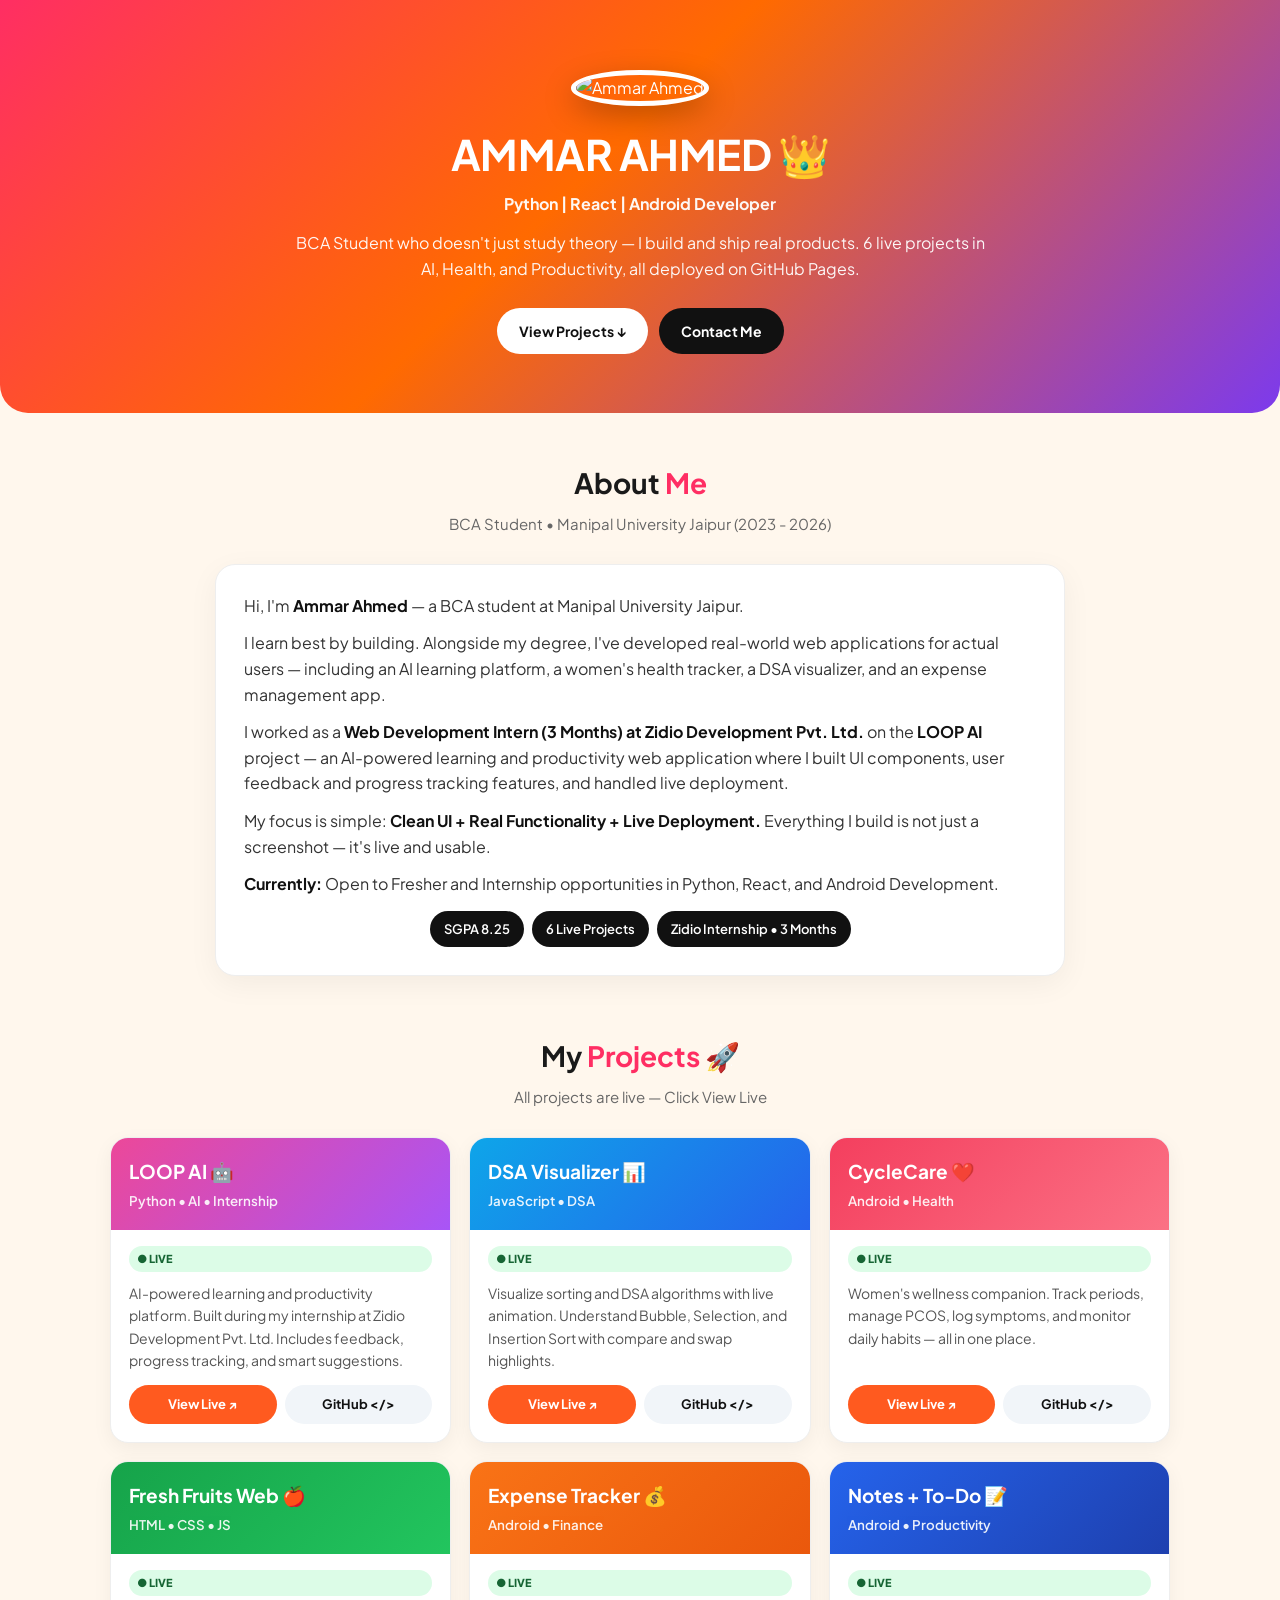
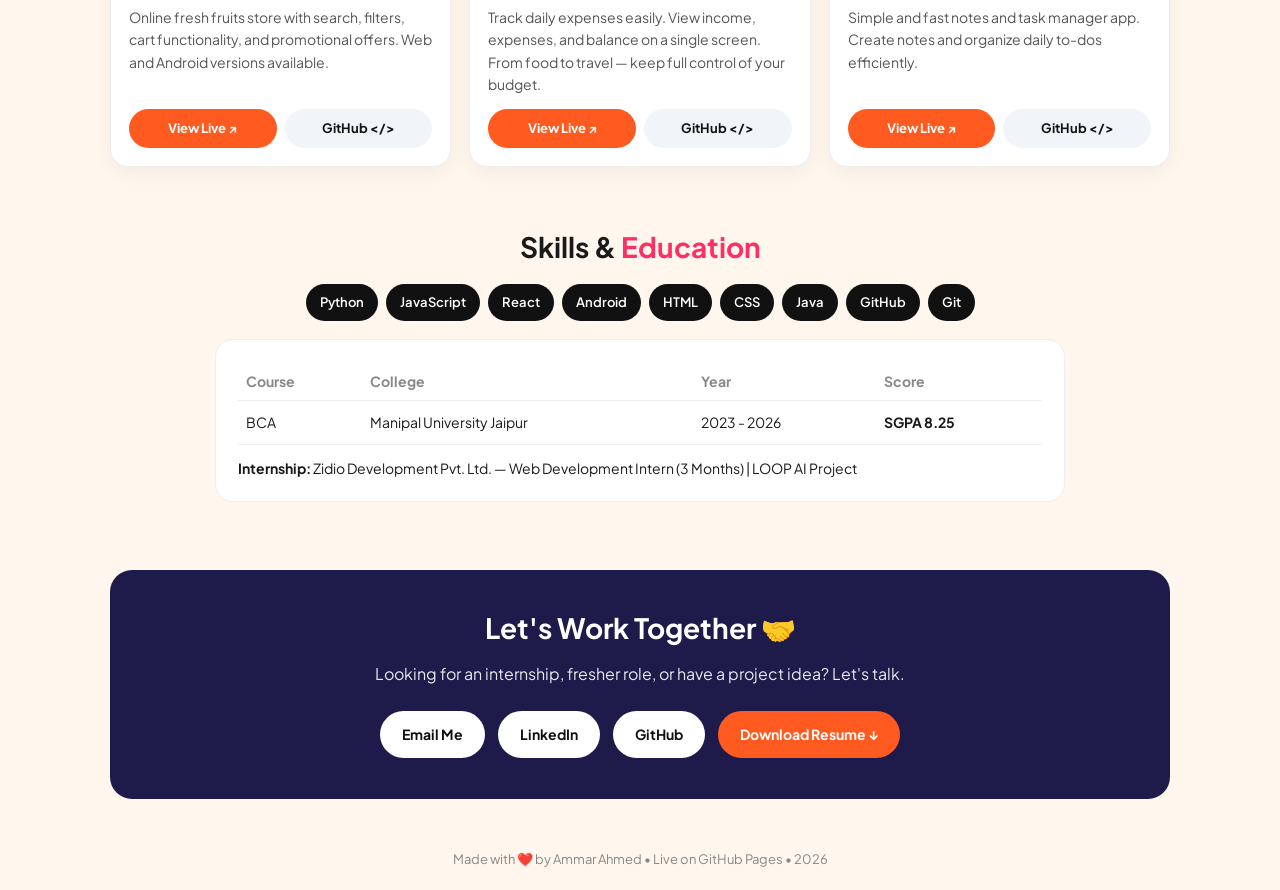
==== commit eaa4e778: "Add files via upload" ====
--- a/Index.html
+++ b/Index.html
@@ -4,25 +4,22 @@
 <meta charset="UTF-8">
 <meta name="viewport" content="width=device-width, initial-scale=1.0">
 <title>Ammar Ahmed | Python | React | Android Developer</title>
-<meta name="description" content="Ammar Ahmed - BCA Student, Python React Android Developer. 6 Live Projects.">
+<meta name="description" content="Ammar Ahmed - BCA Student, Python React Android Developer. 6 Live Projects. Zidio Development Pvt Ltd Intern.">
 <link href="https://fonts.googleapis.com/css2?family=Plus+Jakarta+Sans:wght@400;600;700;800&display=swap" rel="stylesheet">
 <style>
 *{margin:0;padding:0;box-sizing:border-box;font-family:'Plus Jakarta Sans',sans-serif}
 body{background:#fff7ed;color:#1a1a1a;line-height:1.6}
 a{text-decoration:none}
 .container{max-width:1100px;margin:auto;padding:0 20px}
-/* HERO */
 .hero{background:linear-gradient(135deg,#ff2e63 0%,#ff6a00 45%,#7c3aed 100%);color:white;text-align:center;padding:70px 20px 55px;border-radius:0 0 28px 28px}
 .hero img{width:128px;height:128px;border-radius:50%;object-fit:cover;border:5px solid white;box-shadow:0 10px 30px rgba(0,0,0,.25)}
 .hero h1{font-size:42px;margin:14px 0 4px;letter-spacing:-.5px}
 .hero h1 span{color:#ffe600}
 .hero .role{font-weight:700;opacity:.95}
-.hero p.tag{max-width:680px;margin:14px auto 22px;font-size:16px;opacity:.95}
+.hero p.tag{max-width:700px;margin:14px auto 22px;font-size:16px;opacity:.95}
 .btn{display:inline-block;padding:12px 22px;border-radius:999px;font-weight:700;font-size:14px;margin:4px}
 .btn-white{background:white;color:#111}
 .btn-black{background:#111;color:white}
-.btn-outline{border:2px solid #111;color:#111;background:transparent}
-/* SECTION */
 section{padding:48px 0 10px}
 h2{font-size:28px;text-align:center;margin-bottom:6px}
 h2 span{color:#ff2e63}
@@ -32,7 +29,6 @@
 .about-box b{color:#111}
 .pills{display:flex;flex-wrap:wrap;gap:8px;justify-content:center;margin-top:14px}
 .pill{background:#111;color:white;padding:8px 14px;border-radius:999px;font-size:13px;font-weight:600}
-/* PROJECTS */
 .grid{display:grid;grid-template-columns:repeat(3,1fr);gap:18px}
 @media(max-width:800px){.grid{grid-template-columns:1fr 1fr}.hero h1{font-size:32px}}
 @media(max-width:520px){.grid{grid-template-columns:1fr}}
@@ -48,12 +44,10 @@
 .card-btns a{flex:1;text-align:center;padding:9px;border-radius:999px;font-size:13px;font-weight:700}
 .live-btn{background:#ff5a1f;color:white}
 .code-btn{background:#f1f5f9;color:#111}
-/* SKILLS */
 .edu{background:#fff;border:1px solid #eee;border-radius:18px;padding:22px;max-width:850px;margin:18px auto}
 .edu table{width:100%;border-collapse:collapse;font-size:14px}
 .edu th{text-align:left;color:#888;padding:8px;border-bottom:1px solid #eee}
 .edu td{padding:10px 8px;border-bottom:1px solid #f1f1f1}
-/* CONTACT */
 .contact{background:#1e1b4b;color:white;border-radius:22px;padding:36px 20px;text-align:center;margin:40px 0 30px}
 .contact h2{color:white}
 .contact p{opacity:.9;margin:10px auto 20px;max-width:600px}
@@ -64,11 +58,10 @@
 <body>
 
 <header class="hero">
-  <!-- Apni photo ka link yaha daal de -->
   <img src="https://via.placeholder.com/300" alt="Ammar Ahmed">
   <h1>AMMAR AHMED <span>👑</span></h1>
   <div class="role">Python | React | Android Developer</div>
-  <p class="tag">BCA Student jo sirf padhta nahi, real live apps banata hai. AI, Health aur Productivity pe 6 live projects banaye hai — sab GitHub Pages pe live hai.</p>
+  <p class="tag">BCA Student who doesn't just study theory — I build and ship real products. 6 live projects in AI, Health, and Productivity, all deployed on GitHub Pages.</p>
   <a class="btn btn-white" href="#projects">View Projects ↓</a>
   <a class="btn btn-black" href="#contact">Contact Me</a>
 </header>
@@ -78,11 +71,11 @@
   <h2>About <span>Me</span></h2>
   <p class="sub">BCA Student • Manipal University Jaipur (2023 - 2026)</p>
   <div class="about-box">
-    <p>Hi, main <b>Ammar Ahmed</b> hu — BCA Student, Manipal University Jaipur.</p>
-    <p>Mujhe theory se zyada cheezein <b>bana kar seekhna</b> pasand hai. Isliye maine college projects ke saath-saath real users ke liye live web apps banaye hai — jaise AI learning app, Period & PCOS tracker, DSA Visualizer aur Expense Tracker.</p>
-    <p>Maine <b>Zidio Development Pvt. Ltd. me Web Development Intern (3 Months) ke roop me LOOP AI project pe kaam kiya hai — ek AI-powered learning / productivity web app banaya</b> ki hai, </p>
-    <p>Mera focus simple hai: <b>Clean UI + Real Functionality + Live Deployment.</b> Jo bhi banata hu, wo sirf screenshot me nahi, live chalta hai.</p>
-    <p><b>Currently:</b> Fresher / Internship ke liye open hu — Python, React aur Android me.</p>
+    <p>Hi, I'm <b>Ammar Ahmed</b> — a BCA student at Manipal University Jaipur.</p>
+    <p>I learn best by building. Alongside my degree, I've developed real-world web applications for actual users — including an AI learning platform, a women's health tracker, a DSA visualizer, and an expense management app.</p>
+    <p>I worked as a <b>Web Development Intern (3 Months) at Zidio Development Pvt. Ltd.</b> on the <b>LOOP AI</b> project — an AI-powered learning and productivity web application where I built UI components, user feedback and progress tracking features, and handled live deployment.</p>
+    <p>My focus is simple: <b>Clean UI + Real Functionality + Live Deployment.</b> Everything I build is not just a screenshot — it's live and usable.</p>
+    <p><b>Currently:</b> Open to Fresher and Internship opportunities in Python, React, and Android Development.</p>
     <div class="pills"><span class="pill">SGPA 8.25</span><span class="pill">6 Live Projects</span><span class="pill">Zidio Internship • 3 Months</span></div>
   </div>
 </section>
@@ -93,33 +86,33 @@
   <div class="grid">
 
     <div class="card">
-      <div class="card-top c1"><h3>LOOP AI 🤖</h3><small>Python • AI</small></div>
-      <div class="card-body"><span class="live">● LIVE</span><p>AI-powered learning / productivity app. Zidio Development Pvt. Ltd. Internship Project. Feedback, progress aur smart suggestions ke saath.</p><div class="card-btns"><a class="live-btn" href="https://ammarahmed-star.github.io/LOOP-AI/" target="_blank">View Live ↗</a><a class="code-btn" href="https://github.com/ammarahmed-star/LOOP-AI" target="_blank">GitHub &lt;/&gt;</a></div></div>
+      <div class="card-top c1"><h3>LOOP AI 🤖</h3><small>Python • AI • Internship</small></div>
+      <div class="card-body"><span class="live">● LIVE</span><p>AI-powered learning and productivity platform. Built during my internship at Zidio Development Pvt. Ltd. Includes feedback, progress tracking, and smart suggestions.</p><div class="card-btns"><a class="live-btn" href="https://ammarahmed-star.github.io/LOOP-AI/" target="_blank">View Live ↗</a><a class="code-btn" href="https://github.com/ammarahmed-star/LOOP-AI" target="_blank">GitHub &lt;/&gt;</a></div></div>
     </div>
 
     <div class="card">
       <div class="card-top c2"><h3>DSA Visualizer 📊</h3><small>JavaScript • DSA</small></div>
-      <div class="card-body"><span class="live">● LIVE</span><p>Sorting aur DSA algorithms ko live animation ke saath samjho. Bubble, Selection, Insertion Sort — Compare, Swap sab live.</p><div class="card-btns"><a class="live-btn" href="https://ammarahmed-star.github.io/DSA-Visualizer/" target="_blank">View Live ↗</a><a class="code-btn" href="https://github.com/ammarahmed-star/DSA-Visualizer" target="_blank">GitHub &lt;/&gt;</a></div></div>
+      <div class="card-body"><span class="live">● LIVE</span><p>Visualize sorting and DSA algorithms with live animation. Understand Bubble, Selection, and Insertion Sort with compare and swap highlights.</p><div class="card-btns"><a class="live-btn" href="https://ammarahmed-star.github.io/DSA-Visualizer/" target="_blank">View Live ↗</a><a class="code-btn" href="https://github.com/ammarahmed-star/DSA-Visualizer" target="_blank">GitHub &lt;/&gt;</a></div></div>
     </div>
 
     <div class="card">
       <div class="card-top c3"><h3>CycleCare ❤️</h3><small>Android • Health</small></div>
-      <div class="card-body"><span class="live">● LIVE</span><p>Women's wellness companion. Period tracker, PCOS management, Symptoms aur Daily Habits — sab ek jagah.</p><div class="card-btns"><a class="live-btn" href="https://ammarahmed-star.github.io/PCOS-Management-Application/" target="_blank">View Live ↗</a><a class="code-btn" href="https://github.com/ammarahmed-star/PCOS-Management-Application" target="_blank">GitHub &lt;/&gt;</a></div></div>
+      <div class="card-body"><span class="live">● LIVE</span><p>Women's wellness companion. Track periods, manage PCOS, log symptoms, and monitor daily habits — all in one place.</p><div class="card-btns"><a class="live-btn" href="https://ammarahmed-star.github.io/PCOS-Management-Application/" target="_blank">View Live ↗</a><a class="code-btn" href="https://github.com/ammarahmed-star/PCOS-Management-Application" target="_blank">GitHub &lt;/&gt;</a></div></div>
     </div>
 
     <div class="card">
       <div class="card-top c4"><h3>Fresh Fruits Web 🍎</h3><small>HTML • CSS • JS</small></div>
-      <div class="card-body"><span class="live">● LIVE</span><p>Fresh fruits online store. Search, filter, cart aur 20% OFF Mango offer ke saath. Web + Android version available.</p><div class="card-btns"><a class="live-btn" href="https://ammarahmed-star.github.io/Fresh-Fruits-Web-page/" target="_blank">View Live ↗</a><a class="code-btn" href="https://github.com/ammarahmed-star/Fresh-Fruits-Web-page" target="_blank">GitHub &lt;/&gt;</a></div></div>
+      <div class="card-body"><span class="live">● LIVE</span><p>Online fresh fruits store with search, filters, cart functionality, and promotional offers. Web and Android versions available.</p><div class="card-btns"><a class="live-btn" href="https://ammarahmed-star.github.io/Fresh-Fruits-Web-page/" target="_blank">View Live ↗</a><a class="code-btn" href="https://github.com/ammarahmed-star/Fresh-Fruits-Web-page" target="_blank">GitHub &lt;/&gt;</a></div></div>
     </div>
 
     <div class="card">
       <div class="card-top c5"><h3>Expense Tracker 💰</h3><small>Android • Finance</small></div>
-      <div class="card-body"><span class="live">● LIVE</span><p>Daily kharcha track karo — Income, Expense aur Balance ek hi screen pe. Chai se leke Petrol tak sab hisaab.</p><div class="card-btns"><a class="live-btn" href="https://ammarahmed-star.github.io/Android-Expense-Tracker/" target="_blank">View Live ↗</a><a class="code-btn" href="https://github.com/ammarahmed-star/Android-Expense-Tracker" target="_blank">GitHub &lt;/&gt;</a></div></div>
+      <div class="card-body"><span class="live">● LIVE</span><p>Track daily expenses easily. View income, expenses, and balance on a single screen. From food to travel — keep full control of your budget.</p><div class="card-btns"><a class="live-btn" href="https://ammarahmed-star.github.io/Android-Expense-Tracker/" target="_blank">View Live ↗</a><a class="code-btn" href="https://github.com/ammarahmed-star/Android-Expense-Tracker" target="_blank">GitHub &lt;/&gt;</a></div></div>
     </div>
 
     <div class="card">
       <div class="card-top c6"><h3>Notes + To-Do 📝</h3><small>Android • Productivity</small></div>
-      <div class="card-body"><span class="live">● LIVE</span><p>Notes likho aur daily tasks manage karo. Simple, fast aur kaam ka app.</p><div class="card-btns"><a class="live-btn" href="https://ammarahmed-star.github.io/Notes-ToDo/" target="_blank">View Live ↗</a><a class="code-btn" href="https://github.com/ammarahmed-star/Notes-ToDo" target="_blank">GitHub &lt;/&gt;</a></div></div>
+      <div class="card-body"><span class="live">● LIVE</span><p>Simple and fast notes and task manager app. Create notes and organize daily to-dos efficiently.</p><div class="card-btns"><a class="live-btn" href="https://ammarahmed-star.github.io/Notes-ToDo/" target="_blank">View Live ↗</a><a class="code-btn" href="https://github.com/ammarahmed-star/Notes-ToDo" target="_blank">GitHub &lt;/&gt;</a></div></div>
     </div>
 
   </div>
@@ -139,8 +132,7 @@
 
 <div class="contact" id="contact">
   <h2>Let's Work Together 🤝</h2>
-  <p>Koi internship, fresher role ya project hai? Baat karte hai.</p>
-  <!-- Yaha apne asli link daal de -->
+  <p>Looking for an internship, fresher role, or have a project idea? Let's talk.</p>
   <a class="btn btn-white" href="mailto:ammarahmed4950@gmail.com">Email Me</a>
   <a class="btn btn-white" href="https://www.linkedin.com/in/ammar-ahmed-676825422" target="_blank">LinkedIn</a>
   <a class="btn btn-white" href="https://github.com/ammarahmed-star" target="_blank">GitHub</a>
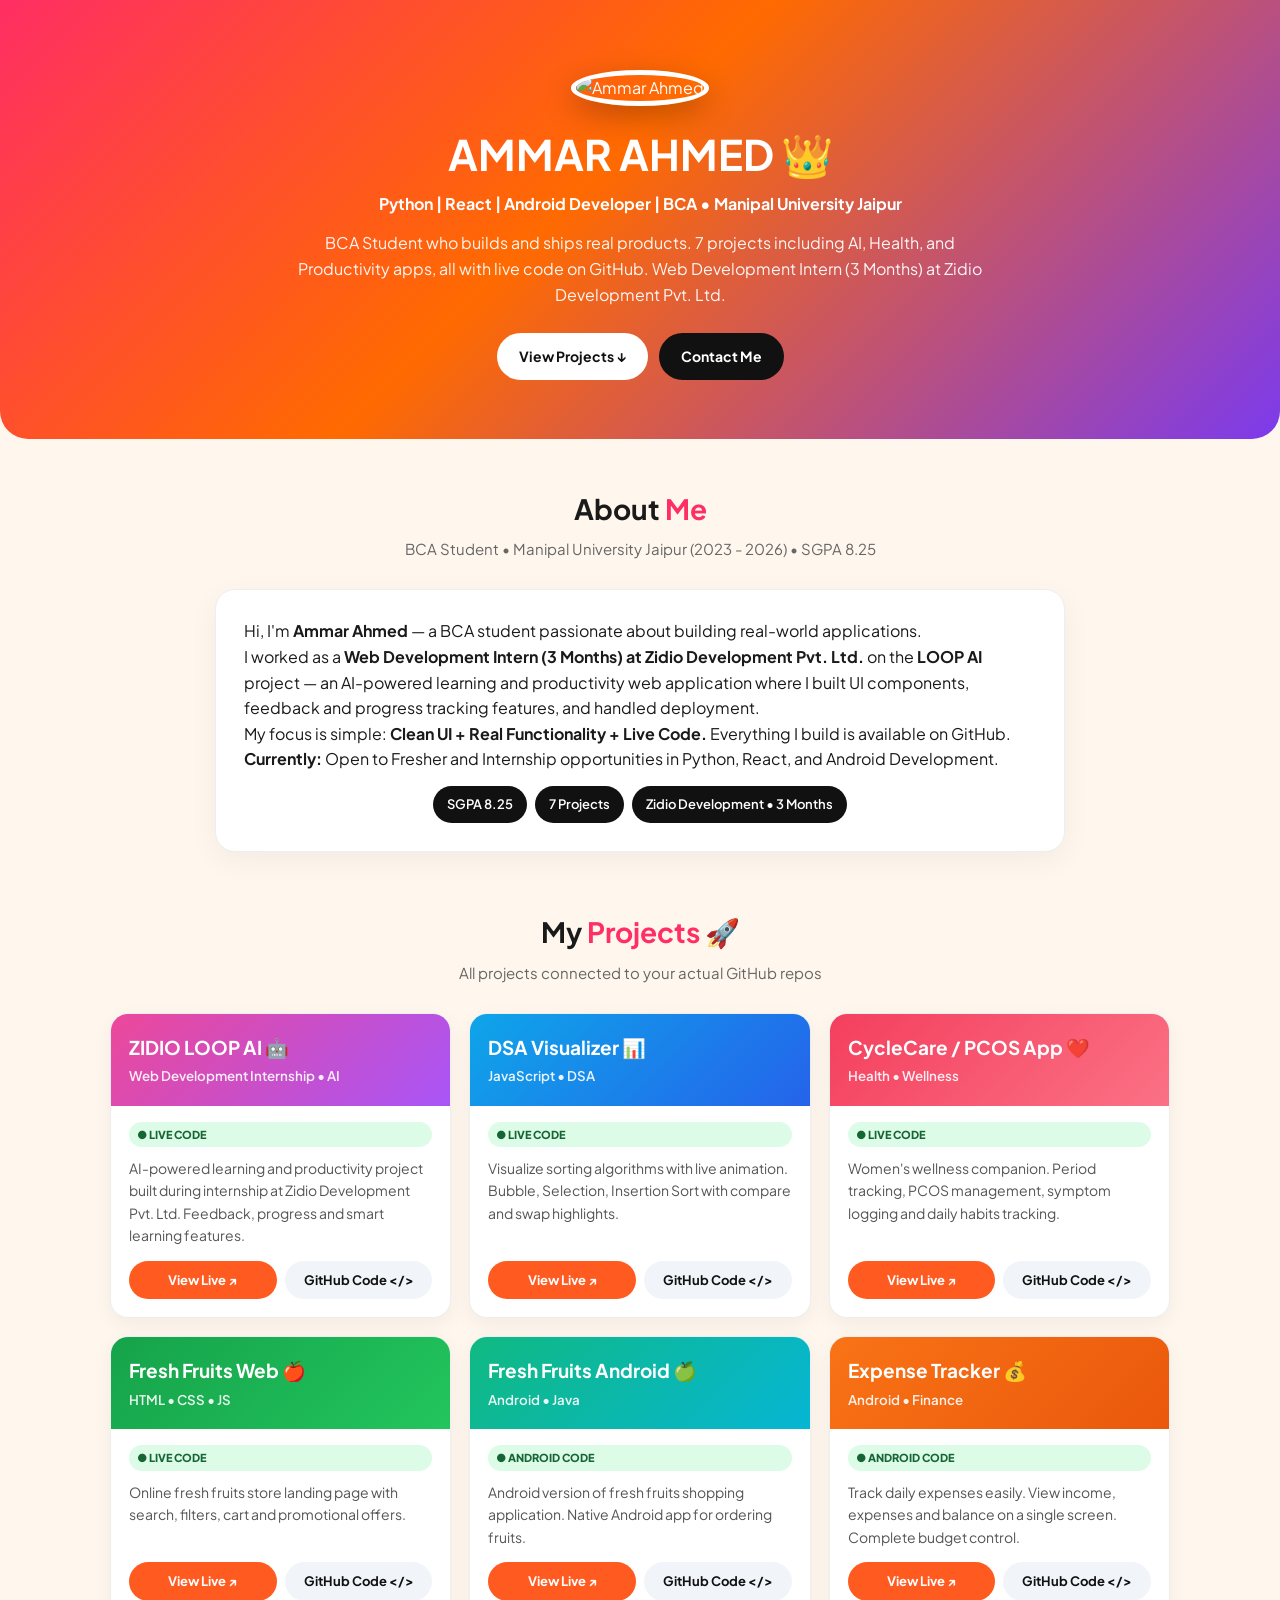
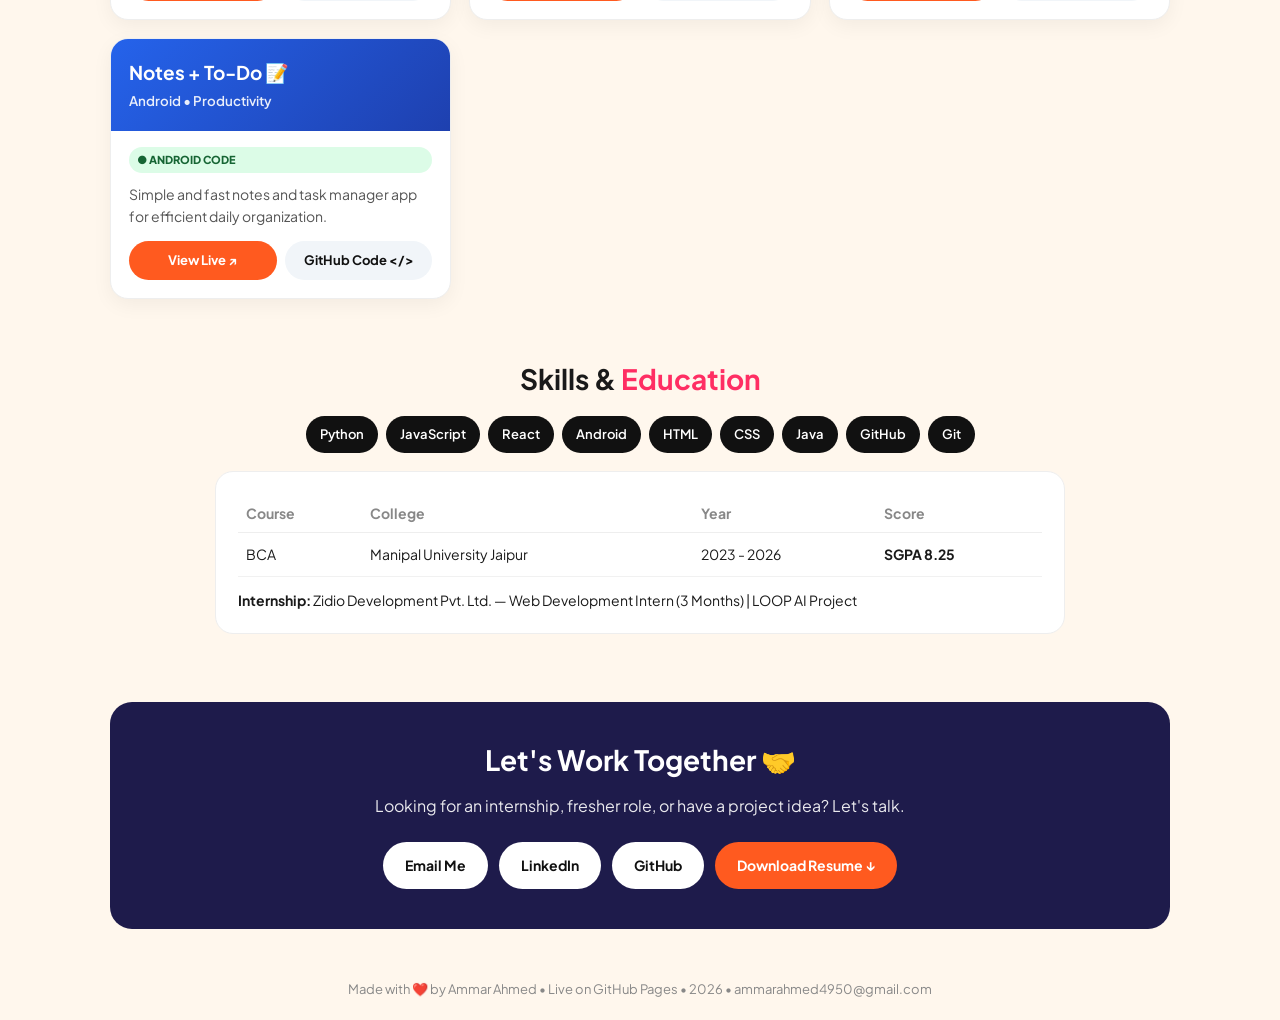
==== commit f0d0b4f4: "Add files via upload" ====
--- a/Index.html
+++ b/Index.html
@@ -4,7 +4,7 @@
 <meta charset="UTF-8">
 <meta name="viewport" content="width=device-width, initial-scale=1.0">
 <title>Ammar Ahmed | Python | React | Android Developer</title>
-<meta name="description" content="Ammar Ahmed - BCA Student, Python React Android Developer. 6 Live Projects. Zidio Development Pvt Ltd Intern.">
+<meta name="description" content="Ammar Ahmed - BCA Student, Python React Android Developer, Zidio Development Intern, 7 Projects">
 <link href="https://fonts.googleapis.com/css2?family=Plus+Jakarta+Sans:wght@400;600;700;800&display=swap" rel="stylesheet">
 <style>
 *{margin:0;padding:0;box-sizing:border-box;font-family:'Plus Jakarta Sans',sans-serif}
@@ -13,10 +13,10 @@
 .container{max-width:1100px;margin:auto;padding:0 20px}
 .hero{background:linear-gradient(135deg,#ff2e63 0%,#ff6a00 45%,#7c3aed 100%);color:white;text-align:center;padding:70px 20px 55px;border-radius:0 0 28px 28px}
 .hero img{width:128px;height:128px;border-radius:50%;object-fit:cover;border:5px solid white;box-shadow:0 10px 30px rgba(0,0,0,.25)}
-.hero h1{font-size:42px;margin:14px 0 4px;letter-spacing:-.5px}
+.hero h1{font-size:42px;margin:14px 0 4px}
 .hero h1 span{color:#ffe600}
-.hero .role{font-weight:700;opacity:.95}
-.hero p.tag{max-width:700px;margin:14px auto 22px;font-size:16px;opacity:.95}
+.hero .role{font-weight:700}
+.hero p.tag{max-width:720px;margin:14px auto 22px;font-size:16px;opacity:.95}
 .btn{display:inline-block;padding:12px 22px;border-radius:999px;font-weight:700;font-size:14px;margin:4px}
 .btn-white{background:white;color:#111}
 .btn-black{background:#111;color:white}
@@ -25,8 +25,6 @@
 h2 span{color:#ff2e63}
 .sub{text-align:center;color:#666;margin-bottom:28px;font-size:15px}
 .about-box{background:#fff;border:1px solid #eee;border-radius:20px;padding:28px;box-shadow:0 8px 30px rgba(0,0,0,.05);max-width:850px;margin:auto}
-.about-box p{margin-bottom:12px;color:#333}
-.about-box b{color:#111}
 .pills{display:flex;flex-wrap:wrap;gap:8px;justify-content:center;margin-top:14px}
 .pill{background:#111;color:white;padding:8px 14px;border-radius:999px;font-size:13px;font-weight:600}
 .grid{display:grid;grid-template-columns:repeat(3,1fr);gap:18px}
@@ -34,7 +32,7 @@
 @media(max-width:520px){.grid{grid-template-columns:1fr}}
 .card{background:white;border-radius:18px;overflow:hidden;border:1px solid #eee;box-shadow:0 6px 20px rgba(0,0,0,.05);display:flex;flex-direction:column}
 .card-top{padding:18px;color:white;min-height:92px}
-.c1{background:linear-gradient(135deg,#ec4899,#a855f7)} .c2{background:linear-gradient(135deg,#0ea5e9,#2563eb)} .c3{background:linear-gradient(135deg,#f43f5e,#fb7185)} .c4{background:linear-gradient(135deg,#16a34a,#22c55e)} .c5{background:linear-gradient(135deg,#f97316,#ea580c)} .c6{background:linear-gradient(135deg,#2563eb,#1e40af)}
+.c1{background:linear-gradient(135deg,#ec4899,#a855f7)} .c2{background:linear-gradient(135deg,#0ea5e9,#2563eb)} .c3{background:linear-gradient(135deg,#f43f5e,#fb7185)} .c4{background:linear-gradient(135deg,#16a34a,#22c55e)} .c5{background:linear-gradient(135deg,#f97316,#ea580c)} .c6{background:linear-gradient(135deg,#2563eb,#1e40af)} .c7{background:linear-gradient(135deg,#10b981,#06b6d4)}
 .card-top h3{font-size:19px}
 .card-top small{opacity:.9;font-weight:600}
 .card-body{padding:16px 18px 18px;flex:1;display:flex;flex-direction:column}
@@ -51,68 +49,69 @@
 .contact{background:#1e1b4b;color:white;border-radius:22px;padding:36px 20px;text-align:center;margin:40px 0 30px}
 .contact h2{color:white}
 .contact p{opacity:.9;margin:10px auto 20px;max-width:600px}
-.contact .btn{margin:5px}
 footer{text-align:center;padding:20px;color:#888;font-size:13px}
 </style>
 </head>
 <body>
-
 <header class="hero">
   <img src="https://via.placeholder.com/300" alt="Ammar Ahmed">
   <h1>AMMAR AHMED <span>👑</span></h1>
-  <div class="role">Python | React | Android Developer</div>
-  <p class="tag">BCA Student who doesn't just study theory — I build and ship real products. 6 live projects in AI, Health, and Productivity, all deployed on GitHub Pages.</p>
+  <div class="role">Python | React | Android Developer | BCA • Manipal University Jaipur</div>
+  <p class="tag">BCA Student who builds and ships real products. 7 projects including AI, Health, and Productivity apps, all with live code on GitHub. Web Development Intern (3 Months) at Zidio Development Pvt. Ltd.</p>
   <a class="btn btn-white" href="#projects">View Projects ↓</a>
   <a class="btn btn-black" href="#contact">Contact Me</a>
 </header>
-
 <div class="container">
 <section id="about">
   <h2>About <span>Me</span></h2>
-  <p class="sub">BCA Student • Manipal University Jaipur (2023 - 2026)</p>
+  <p class="sub">BCA Student • Manipal University Jaipur (2023 - 2026) • SGPA 8.25</p>
   <div class="about-box">
-    <p>Hi, I'm <b>Ammar Ahmed</b> — a BCA student at Manipal University Jaipur.</p>
-    <p>I learn best by building. Alongside my degree, I've developed real-world web applications for actual users — including an AI learning platform, a women's health tracker, a DSA visualizer, and an expense management app.</p>
-    <p>I worked as a <b>Web Development Intern (3 Months) at Zidio Development Pvt. Ltd.</b> on the <b>LOOP AI</b> project — an AI-powered learning and productivity web application where I built UI components, user feedback and progress tracking features, and handled live deployment.</p>
-    <p>My focus is simple: <b>Clean UI + Real Functionality + Live Deployment.</b> Everything I build is not just a screenshot — it's live and usable.</p>
+    <p>Hi, I'm <b>Ammar Ahmed</b> — a BCA student passionate about building real-world applications.</p>
+    <p>I worked as a <b>Web Development Intern (3 Months) at Zidio Development Pvt. Ltd.</b> on the <b>LOOP AI</b> project — an AI-powered learning and productivity web application where I built UI components, feedback and progress tracking features, and handled deployment.</p>
+    <p>My focus is simple: <b>Clean UI + Real Functionality + Live Code.</b> Everything I build is available on GitHub.</p>
     <p><b>Currently:</b> Open to Fresher and Internship opportunities in Python, React, and Android Development.</p>
-    <div class="pills"><span class="pill">SGPA 8.25</span><span class="pill">6 Live Projects</span><span class="pill">Zidio Internship • 3 Months</span></div>
+    <div class="pills"><span class="pill">SGPA 8.25</span><span class="pill">7 Projects</span><span class="pill">Zidio Development • 3 Months</span></div>
   </div>
 </section>
 
 <section id="projects">
   <h2>My <span>Projects</span> 🚀</h2>
-  <p class="sub">All projects are live — Click View Live</p>
+  <p class="sub">All projects connected to your actual GitHub repos</p>
   <div class="grid">
 
     <div class="card">
-      <div class="card-top c1"><h3>LOOP AI 🤖</h3><small>Python • AI • Internship</small></div>
-      <div class="card-body"><span class="live">● LIVE</span><p>AI-powered learning and productivity platform. Built during my internship at Zidio Development Pvt. Ltd. Includes feedback, progress tracking, and smart suggestions.</p><div class="card-btns"><a class="live-btn" href="https://ammarahmed-star.github.io/LOOP-AI/" target="_blank">View Live ↗</a><a class="code-btn" href="https://github.com/ammarahmed-star/LOOP-AI" target="_blank">GitHub &lt;/&gt;</a></div></div>
+      <div class="card-top c1"><h3>ZIDIO LOOP AI 🤖</h3><small>Web Development Internship • AI</small></div>
+      <div class="card-body"><span class="live">● LIVE CODE</span><p>AI-powered learning and productivity project built during internship at Zidio Development Pvt. Ltd. Feedback, progress and smart learning features.</p><div class="card-btns"><a class="live-btn" href="https://AmmarAhmed-star.github.io/ZIDIO-LOOP-Projects/" target="_blank">View Live ↗</a><a class="code-btn" href="https://github.com/AmmarAhmed-star/ZIDIO-LOOP-Projects" target="_blank">GitHub Code &lt;/&gt;</a></div></div>
     </div>
 
     <div class="card">
       <div class="card-top c2"><h3>DSA Visualizer 📊</h3><small>JavaScript • DSA</small></div>
-      <div class="card-body"><span class="live">● LIVE</span><p>Visualize sorting and DSA algorithms with live animation. Understand Bubble, Selection, and Insertion Sort with compare and swap highlights.</p><div class="card-btns"><a class="live-btn" href="https://ammarahmed-star.github.io/DSA-Visualizer/" target="_blank">View Live ↗</a><a class="code-btn" href="https://github.com/ammarahmed-star/DSA-Visualizer" target="_blank">GitHub &lt;/&gt;</a></div></div>
+      <div class="card-body"><span class="live">● LIVE CODE</span><p>Visualize sorting algorithms with live animation. Bubble, Selection, Insertion Sort with compare and swap highlights.</p><div class="card-btns"><a class="live-btn" href="https://AmmarAhmed-star.github.io/DSA---Visualizer/" target="_blank">View Live ↗</a><a class="code-btn" href="https://github.com/AmmarAhmed-star/DSA---Visualizer" target="_blank">GitHub Code &lt;/&gt;</a></div></div>
     </div>
 
     <div class="card">
-      <div class="card-top c3"><h3>CycleCare ❤️</h3><small>Android • Health</small></div>
-      <div class="card-body"><span class="live">● LIVE</span><p>Women's wellness companion. Track periods, manage PCOS, log symptoms, and monitor daily habits — all in one place.</p><div class="card-btns"><a class="live-btn" href="https://ammarahmed-star.github.io/PCOS-Management-Application/" target="_blank">View Live ↗</a><a class="code-btn" href="https://github.com/ammarahmed-star/PCOS-Management-Application" target="_blank">GitHub &lt;/&gt;</a></div></div>
+      <div class="card-top c3"><h3>CycleCare / PCOS App ❤️</h3><small>Health • Wellness</small></div>
+      <div class="card-body"><span class="live">● LIVE CODE</span><p>Women's wellness companion. Period tracking, PCOS management, symptom logging and daily habits tracking.</p><div class="card-btns"><a class="live-btn" href="https://AmmarAhmed-star.github.io/PCOS---Management---Application/" target="_blank">View Live ↗</a><a class="code-btn" href="https://github.com/AmmarAhmed-star/PCOS---Management---Application" target="_blank">GitHub Code &lt;/&gt;</a></div></div>
     </div>
 
     <div class="card">
       <div class="card-top c4"><h3>Fresh Fruits Web 🍎</h3><small>HTML • CSS • JS</small></div>
-      <div class="card-body"><span class="live">● LIVE</span><p>Online fresh fruits store with search, filters, cart functionality, and promotional offers. Web and Android versions available.</p><div class="card-btns"><a class="live-btn" href="https://ammarahmed-star.github.io/Fresh-Fruits-Web-page/" target="_blank">View Live ↗</a><a class="code-btn" href="https://github.com/ammarahmed-star/Fresh-Fruits-Web-page" target="_blank">GitHub &lt;/&gt;</a></div></div>
+      <div class="card-body"><span class="live">● LIVE CODE</span><p>Online fresh fruits store landing page with search, filters, cart and promotional offers.</p><div class="card-btns"><a class="live-btn" href="https://AmmarAhmed-star.github.io/Fresh-Fruits-Web-page/" target="_blank">View Live ↗</a><a class="code-btn" href="https://github.com/AmmarAhmed-star/Fresh-Fruits-Web-page" target="_blank">GitHub Code &lt;/&gt;</a></div></div>
+    </div>
+
+    <div class="card">
+      <div class="card-top c7"><h3>Fresh Fruits Android 🍏</h3><small>Android • Java</small></div>
+      <div class="card-body"><span class="live">● ANDROID CODE</span><p>Android version of fresh fruits shopping application. Native Android app for ordering fruits.</p><div class="card-btns"><a class="live-btn" href="https://AmmarAhmed-star.github.io/Android-Fresh-Fruits-Application/" target="_blank">View Live ↗</a><a class="code-btn" href="https://github.com/AmmarAhmed-star/Android-Fresh-Fruits-Application" target="_blank">GitHub Code &lt;/&gt;</a></div></div>
     </div>
 
     <div class="card">
       <div class="card-top c5"><h3>Expense Tracker 💰</h3><small>Android • Finance</small></div>
-      <div class="card-body"><span class="live">● LIVE</span><p>Track daily expenses easily. View income, expenses, and balance on a single screen. From food to travel — keep full control of your budget.</p><div class="card-btns"><a class="live-btn" href="https://ammarahmed-star.github.io/Android-Expense-Tracker/" target="_blank">View Live ↗</a><a class="code-btn" href="https://github.com/ammarahmed-star/Android-Expense-Tracker" target="_blank">GitHub &lt;/&gt;</a></div></div>
+      <div class="card-body"><span class="live">● ANDROID CODE</span><p>Track daily expenses easily. View income, expenses and balance on a single screen. Complete budget control.</p><div class="card-btns"><a class="live-btn" href="https://AmmarAhmed-star.github.io/Android-Expense-Tracker/" target="_blank">View Live ↗</a><a class="code-btn" href="https://github.com/AmmarAhmed-star/Android-Expense-Tracker" target="_blank">GitHub Code &lt;/&gt;</a></div></div>
     </div>
 
     <div class="card">
       <div class="card-top c6"><h3>Notes + To-Do 📝</h3><small>Android • Productivity</small></div>
-      <div class="card-body"><span class="live">● LIVE</span><p>Simple and fast notes and task manager app. Create notes and organize daily to-dos efficiently.</p><div class="card-btns"><a class="live-btn" href="https://ammarahmed-star.github.io/Notes-ToDo/" target="_blank">View Live ↗</a><a class="code-btn" href="https://github.com/ammarahmed-star/Notes-ToDo" target="_blank">GitHub &lt;/&gt;</a></div></div>
+      <div class="card-body"><span class="live">● ANDROID CODE</span><p>Simple and fast notes and task manager app for efficient daily organization.</p><div class="card-btns"><a class="live-btn" href="https://AmmarAhmed-star.github.io/Android-Note-Todo-application/" target="_blank">View Live ↗</a><a class="code-btn" href="https://github.com/AmmarAhmed-star/Android-Note-Todo-application" target="_blank">GitHub Code &lt;/&gt;</a></div></div>
     </div>
 
   </div>
@@ -135,11 +134,10 @@
   <p>Looking for an internship, fresher role, or have a project idea? Let's talk.</p>
   <a class="btn btn-white" href="mailto:ammarahmed4950@gmail.com">Email Me</a>
   <a class="btn btn-white" href="https://www.linkedin.com/in/ammar-ahmed-676825422" target="_blank">LinkedIn</a>
-  <a class="btn btn-white" href="https://github.com/ammarahmed-star" target="_blank">GitHub</a>
+  <a class="btn btn-white" href="https://github.com/AmmarAhmed-star" target="_blank">GitHub</a>
   <a class="btn btn-black" style="background:#ff5a1f" href="resume.pdf" target="_blank">Download Resume ↓</a>
 </div>
-
-<footer>Made with ❤️ by Ammar Ahmed • Live on GitHub Pages • 2026</footer>
+<footer>Made with ❤️ by Ammar Ahmed • Live on GitHub Pages • 2026 • ammarahmed4950@gmail.com</footer>
 </div>
 </body>
 </html>
